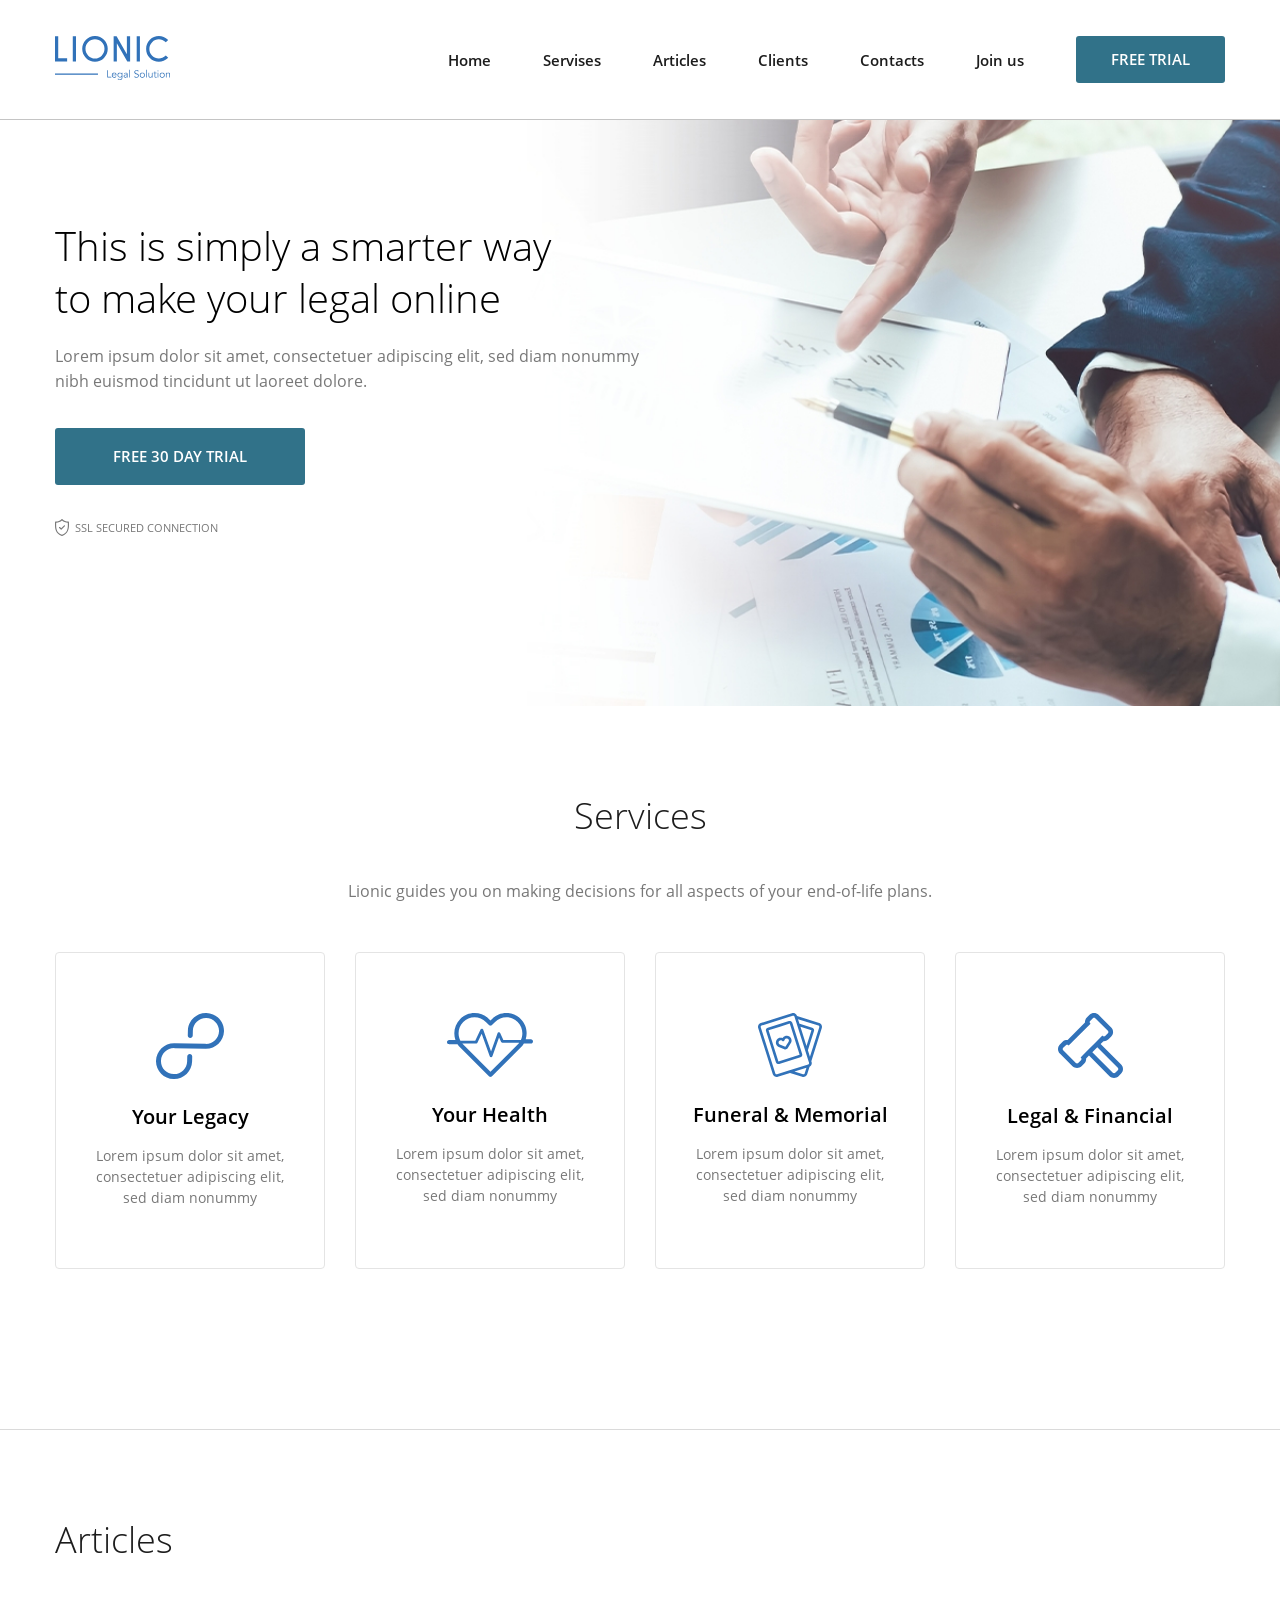
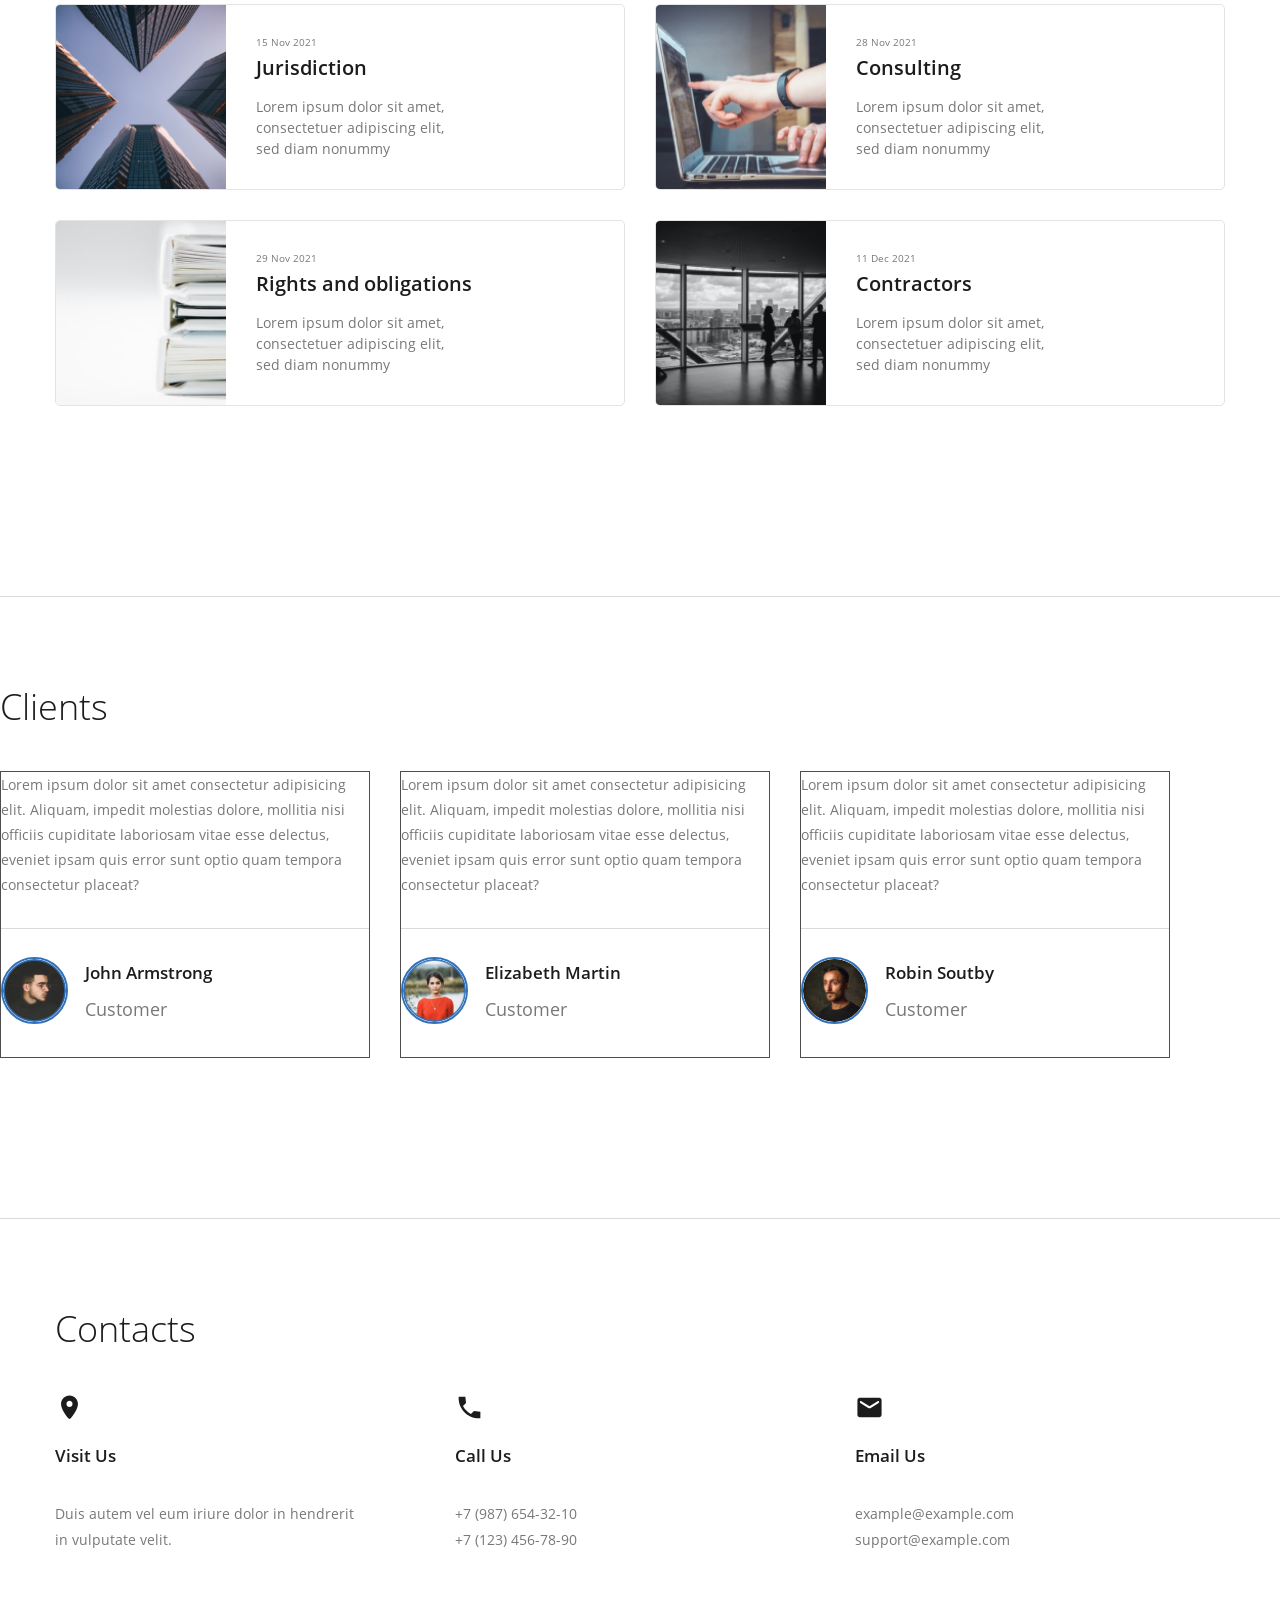
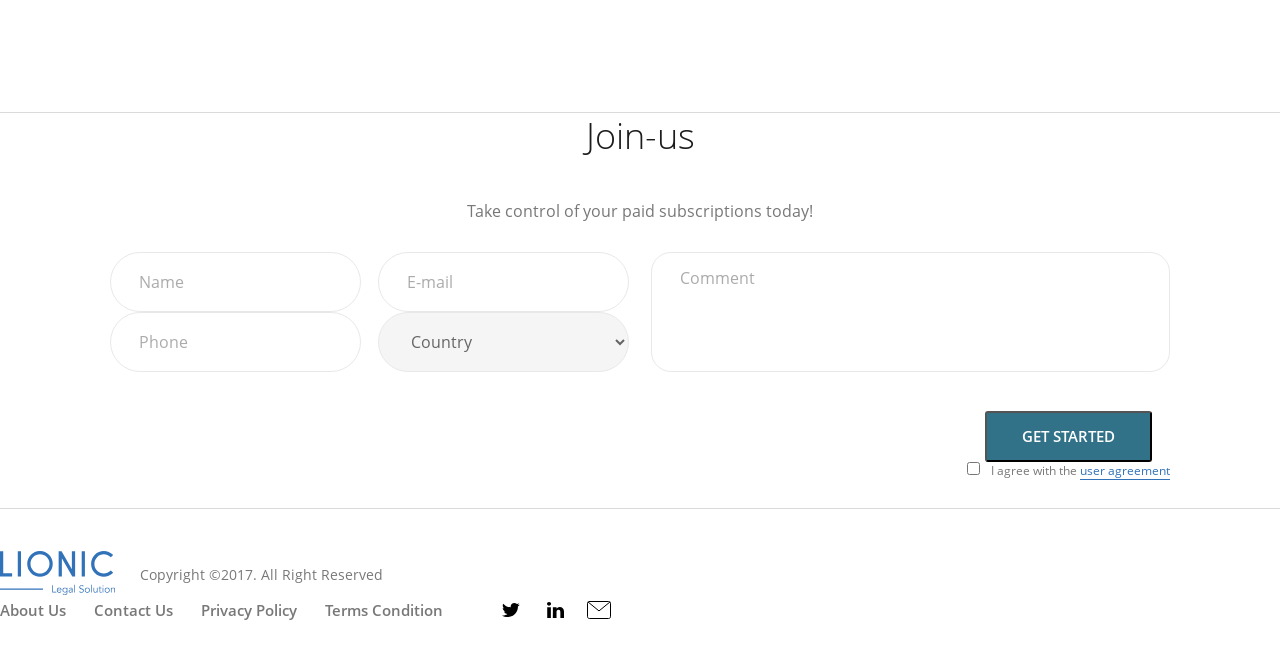
==== Lionic/index.html @ 3854e76a "Add files via upload" ====
<!DOCTYPE html>
<html lang="en">

<head>
  <meta charset="UTF-8">
  <meta http-equiv="X-UA-Compatible" content="IE=edge">
  <meta name="viewport" content="width=device-width, initial-scale=1.0">
  <link rel="stylesheet" href="css/normalize.css">
  <link rel="stylesheet" href="css/style.css">
  <title>Lionic</title>
</head>

<body>
  <header class="header">
    <div class="container flex header-container">
      <a href="#" class="header-logo">
        <img src="img/logo.svg" class="header-logo" alt="Logo">
      </a>
      <nav class="header-nav">
        <ul class="list-reset header-list flex">
          <li class="header-list-item">
            <a href="#" class="header-link">
              Home
            </a>
          </li>
          <li class="header-list-item">
            <a href="#servises" class="header-link">
              Servises
            </a>
          </li>
          <li class="header-list-item">
            <a href="#articles" class="header-link">
              Articles
            </a>
          </li>
          <li class="header-list-item">
            <a href="#clients" class="header-link">
              Clients
            </a>
          </li>
          <li class="header-list-item">
            <a href="#contacts" class="header-link">
              Contacts
            </a>
          </li>
          <li class="header-list-item">
            <a href="#join-us" class="header-link">
              Join us
            </a>
          </li>
        </ul>
      </nav>
      <button class="btn-reset btn header-btn">
        Free trial
      </button>
    </div>
  </header>

  <main class="main">
    <section id="hero" class="hero">
      <div class="container">
        <div class="hero-content flex">
          <h1 class="hero-title">
            This is&nbsp;simply a&nbsp;smarter way to&nbsp;make your legal online
          </h1>
          <p class="hero-descr">
            Lorem ipsum dolor sit amet, consectetuer adipiscing elit, sed diam nonummy nibh euismod tincidunt
            ut&nbsp;laoreet dolore.
          </p>
          <div class="hero-wrapper">
            <button class="btn-reset btn hero-btn">
              FREE 30&nbsp;DAY TRIAL
            </button>
            <span class="hero-secure">
              SSL secured connection
            </span>
          </div>
        </div>
      </div>
    </section>
    <section id="services" class="services section-offset">
      <div class="container">
        <h2 class="section-title services-title">
          Services
        </h2>
        <p class="section-descr services-descr">
          Lionic guides you on&nbsp;making decisions for all aspects of&nbsp;your end-of-life plans.
        </p>
        <ul class="list-reset services-items flex">
          <li class="services-item flex">
            <svg class="services-item-icon" width="68" height="66" viewBox="0 0 68 66" fill="none"
              xmlns="http://www.w3.org/2000/svg">
              <path
                d="M50.393 0.00398661C40.438 -0.212013 32.146 7.63799 31.9 17.512L31.776 22.483C31.742 23.839 32.833 24.973 34.2 25.003C35.567 25.032 36.713 23.947 36.746 22.591L36.871 17.62C37.049 10.471 43.062 4.77799 50.271 4.93399C57.478 5.09099 63.201 11.038 63.023 18.187C62.844 25.335 56.831 31.029 49.623 30.872L18.5 30.197C8.54499 29.981 0.252987 37.831 0.00698678 47.705C-0.240013 57.579 7.65099 65.78 17.607 65.995C27.562 66.211 35.854 58.362 36.1 48.488L36.223 43.572C36.257 42.215 35.166 41.082 33.799 41.052C32.432 41.022 31.286 42.108 31.252 43.464L31.129 48.38C30.951 55.529 24.938 61.222 17.729 61.066C10.522 60.909 4.79899 54.962 4.97699 47.813C5.15599 40.664 11.169 34.971 18.377 35.127L49.5 35.802C59.456 36.018 67.747 28.169 67.994 18.295C68.24 8.41999 60.349 0.219987 50.394 0.00498661L50.393 0.00398661Z"
                fill="#3172B9" />
            </svg>
            <h3 class="services-item-title">
              Your Legacy
            </h3>
            <p class="services-item-descr">
              Lorem ipsum dolor sit amet, consectetuer adipiscing elit, sed diam nonummy
            </p>
          </li>
          <li class="services-item flex">
            <svg class="services-item-icon" width="86" height="64" viewBox="0 0 86 64" fill="none"
              xmlns="http://www.w3.org/2000/svg">
              <path
                d="M79.622 20.272C79.622 22.336 79.316 24.352 78.726 26.27H83.868C85.045 26.27 86 27.227 86 28.406C86 29.586 85.045 30.541 83.868 30.541H77.47C77.268 30.541 77.073 30.513 76.888 30.461C76.0053 31.9743 74.9311 33.3675 73.692 34.606L44.972 63.374C44.7741 63.5725 44.539 63.73 44.2802 63.8375C44.0213 63.9449 43.7438 64.0002 43.4635 64.0002C43.1832 64.0002 42.9057 63.9449 42.6468 63.8375C42.388 63.73 42.1529 63.5725 41.955 63.374L13.233 34.606C12.1963 33.5688 11.2752 32.422 10.486 31.186C10.315 31.23 10.136 31.254 9.95 31.254H2.132C1.85176 31.2537 1.57431 31.1983 1.31551 31.0908C1.0567 30.9833 0.821595 30.8259 0.623621 30.6276C0.425646 30.4292 0.268677 30.1938 0.161676 29.9348C0.0546755 29.6758 -0.000261829 29.3983 9.38171e-07 29.118C9.38171e-07 27.938 0.955001 26.982 2.132 26.982H8.447C5.965 19.861 7.56 11.618 13.233 5.93801C15.1066 4.05015 17.3363 2.55313 19.793 1.5338C22.2497 0.514473 24.8843 -0.00687342 27.544 1.15198e-05C32.95 1.15198e-05 38.034 2.10901 41.856 5.93801L43.463 7.54701L45.07 5.93701C46.9438 4.04921 49.1737 2.55231 51.6306 1.53315C54.0874 0.513987 56.7222 -0.0071368 59.382 1.15198e-05C62.0417 -0.00681806 64.6763 0.514553 67.133 1.53388C69.5896 2.55321 71.8194 4.0502 73.693 5.93801C75.5791 7.8172 77.0741 10.0515 78.0918 12.5117C79.1094 14.972 79.6295 17.6096 79.622 20.272ZM70.678 8.95701C69.1987 7.46697 67.4383 6.28548 65.4989 5.48108C63.5595 4.67667 61.4796 4.26536 59.38 4.27101C57.2807 4.26563 55.2012 4.67706 53.2622 5.48146C51.3231 6.28586 49.563 7.46721 48.084 8.95701L44.969 12.077C44.7713 12.2754 44.5364 12.4329 44.2777 12.5403C44.019 12.6478 43.7416 12.7031 43.4615 12.7031C43.1814 12.7031 42.904 12.6478 42.6453 12.5403C42.3866 12.4329 42.1517 12.2754 41.954 12.077L38.84 8.95701C37.3608 7.46718 35.6005 6.28582 33.6613 5.48142C31.7221 4.67703 29.6424 4.26561 27.543 4.27101C25.4437 4.26546 23.3642 4.67682 21.4251 5.48123C19.486 6.28564 17.7259 7.46708 16.247 8.95701C11.173 14.04 10.232 21.718 13.425 27.763H28.236L33.538 16.479C33.783 15.959 34.277 15.634 34.891 15.663C35.1717 15.6764 35.4421 15.7726 35.6681 15.9396C35.8942 16.1065 36.0657 16.3367 36.161 16.601L44.051 38.487L50.542 20.168C50.6364 19.9007 50.8086 19.6678 51.0365 19.4992C51.2643 19.3306 51.5374 19.2341 51.8206 19.2221C52.1038 19.21 52.3842 19.283 52.6255 19.4316C52.8669 19.5802 53.0583 19.7977 53.175 20.056L56.351 27.051H73.852C76.612 21.125 75.554 13.842 70.677 8.95701H70.678ZM16.248 31.586L43.463 58.844L70.678 31.586C71.2253 31.038 71.7323 30.4512 72.195 29.83H55.736C55.179 29.83 54.373 29.573 54.143 29.064L52.046 24.444L45.404 43.189C45.204 43.755 44.67 44.135 44.069 44.136H44.066C43.466 44.136 42.933 43.76 42.729 43.196L34.653 20.798L30.426 29.794C30.192 30.292 29.99 30.541 29.439 30.541H15.293C15.593 30.901 15.912 31.249 16.248 31.586Z"
                fill="#3172B9" />
            </svg>
            <h3 class="services-item-title">
              Your Health
            </h3>
            <p class="services-item-descr">
              Lorem ipsum dolor sit amet, consectetuer adipiscing elit, sed diam nonummy
            </p>
          </li>
          <li class="services-item flex">
            <svg class="services-item-icon" width="64" height="64" viewBox="0 0 64 64" fill="none"
              xmlns="http://www.w3.org/2000/svg">
              <path
                d="M63.8101 15.073L53.3321 48.146L53.5791 48.926C53.7393 49.4264 53.7986 49.9537 53.7536 50.4772C53.7086 51.0008 53.5603 51.5102 53.3171 51.976C52.9241 52.732 52.3171 53.329 51.5701 53.704L51.5611 53.737L49.1941 61.207C48.8722 62.2171 48.1632 63.0585 47.2223 63.5469C46.2815 64.0354 45.1853 64.131 44.1741 63.813L32.0001 59.957L19.8261 63.813C18.8148 64.131 17.7187 64.0354 16.7778 63.5469C15.8369 63.0585 15.1279 62.2171 14.8061 61.207L0.188058 15.074C0.0280711 14.5735 -0.0310613 14.0462 0.0140824 13.5227C0.0592262 12.9991 0.20775 12.4897 0.451058 12.024C0.69167 11.5566 1.02267 11.1416 1.42487 10.8031C1.82706 10.4646 2.29245 10.2093 2.79406 10.052L33.9431 0.187C34.9542 -0.131631 36.0504 -0.0363451 36.9915 0.451969C37.9325 0.940283 38.6415 1.78178 38.9631 2.792L39.0401 3.034C39.0491 3.036 39.0581 3.037 39.0661 3.04L61.2061 10.053C61.7073 10.2103 62.1723 10.4654 62.5743 10.8035C62.9763 11.1417 63.3073 11.5561 63.5481 12.023C64.0401 12.973 64.1331 14.055 63.8101 15.073ZM48.4441 54.75L36.4161 58.559L44.9781 61.271C45.3153 61.3777 45.6811 61.3463 45.9951 61.1835C46.3092 61.0208 46.5458 60.7401 46.6531 60.403L48.4441 54.75ZM51.0371 49.732L36.4211 3.598C36.3142 3.26106 36.078 2.98029 35.7644 2.81736C35.4507 2.65442 35.0852 2.62264 34.7481 2.729L3.60006 12.595C3.26006 12.702 2.98306 12.935 2.81906 13.252C2.73787 13.4073 2.68829 13.5771 2.67319 13.7517C2.65808 13.9263 2.67775 14.1021 2.73106 14.269L17.3471 60.402C17.5691 61.103 18.3201 61.492 19.0211 61.271L31.5611 57.299C31.5891 57.289 31.6171 57.279 31.6461 57.272L50.1691 51.405C50.5091 51.298 50.7861 51.065 50.9491 50.748C51.1141 50.432 51.1451 50.071 51.0371 49.731V49.732ZM48.4971 32.885L53.4461 17.265L42.4451 13.781L48.4971 32.885ZM61.1801 13.25C61.0998 13.0945 60.9896 12.9565 60.8557 12.8439C60.7218 12.7313 60.567 12.6464 60.4001 12.594L40.0231 6.14L41.4691 10.701C41.5571 10.711 41.6451 10.729 41.7321 10.757L54.2501 14.722C54.5841 14.8269 54.894 14.9969 55.1619 15.2223C55.4299 15.4477 55.6505 15.7239 55.8111 16.035C55.9734 16.3456 56.0726 16.6852 56.1028 17.0344C56.133 17.3835 56.0937 17.7352 55.9871 18.069L49.8951 37.297L51.9331 43.731L61.2681 14.267C61.3751 13.927 61.3441 13.567 61.1801 13.25ZM30.9401 23.336C31.5152 23.6323 32.0259 24.0398 32.4425 24.5349C32.8591 25.0299 33.1733 25.6027 33.3671 26.22C33.5725 26.8654 33.633 27.5483 33.5443 28.2198C33.4557 28.8913 33.22 29.535 32.8541 30.105L29.6411 35.126C29.3916 35.5142 29.0489 35.8336 28.6441 36.0552C28.2393 36.2767 27.7855 36.3932 27.3241 36.394C26.9701 36.394 26.6161 36.326 26.2841 36.19L20.7651 33.936C20.1378 33.6806 19.5745 33.29 19.1154 32.792C18.6563 32.2941 18.3127 31.701 18.1091 31.055C17.9119 30.4388 17.8389 29.7897 17.8943 29.1451C17.9498 28.5006 18.1326 27.8734 18.4321 27.3C18.7284 26.7249 19.1359 26.2142 19.631 25.7976C20.126 25.3811 20.6988 25.0668 21.3161 24.873C22.3839 24.5378 23.5338 24.5745 24.5781 24.977C25.1998 24.0462 26.1189 23.3539 27.1851 23.013C27.8013 22.8161 28.4504 22.7433 29.0949 22.7987C29.7394 22.8541 30.3665 23.0368 30.9401 23.336ZM30.8251 27.025C30.7361 26.742 30.5919 26.4795 30.4009 26.2526C30.2098 26.0257 29.9757 25.8389 29.7121 25.703C29.4491 25.5656 29.1615 25.4818 28.8659 25.4564C28.5703 25.431 28.2726 25.4645 27.9901 25.555C27.6178 25.6716 27.2823 25.8833 27.0168 26.1692C26.7513 26.455 26.565 26.8051 26.4761 27.185C26.4221 27.4083 26.3114 27.6139 26.1547 27.7819C25.998 27.9499 25.8006 28.0747 25.5816 28.1441C25.3626 28.2135 25.1294 28.2251 24.9045 28.178C24.6797 28.1309 24.4708 28.0265 24.2981 27.875C24.0064 27.6158 23.6523 27.4371 23.2705 27.3565C22.8888 27.2758 22.4926 27.296 22.1211 27.415C21.838 27.5042 21.5755 27.6487 21.3488 27.8401C21.122 28.0315 20.9355 28.266 20.8001 28.53C20.6627 28.793 20.5789 29.0806 20.5535 29.3762C20.5281 29.6718 20.5616 29.9694 20.6521 30.252C20.8271 30.805 21.2371 31.249 21.7751 31.469L27.2931 33.723C27.3114 33.731 27.3322 33.7317 27.3511 33.725C27.3696 33.7194 27.3856 33.7074 27.3961 33.691L30.6091 28.669C30.9231 28.179 31.0021 27.581 30.8261 27.027L30.8251 27.025ZM44.1721 40.932C44.2788 41.2656 44.3183 41.6171 44.2882 41.966C44.2582 42.315 44.1592 42.6545 43.9971 42.965C43.8365 43.2764 43.6158 43.5529 43.3477 43.7785C43.0796 44.004 42.7694 44.1742 42.4351 44.279L21.2401 50.994C20.5659 51.2062 19.835 51.1426 19.2077 50.817C18.5803 50.4914 18.1076 49.9305 17.8931 49.257L8.01306 18.07C7.90624 17.7362 7.8667 17.3846 7.89674 17.0355C7.92678 16.6863 8.0258 16.3466 8.18806 16.036C8.34862 15.7249 8.56923 15.4487 8.83717 15.2233C9.1051 14.9979 9.41503 14.8279 9.74906 14.723L30.9451 8.009C31.6194 7.79619 32.3506 7.85955 32.9782 8.18519C33.6059 8.51083 34.0788 9.07215 34.2931 9.746L44.1721 40.932ZM41.6301 41.737L31.7501 10.551L21.9781 13.645L10.5531 17.264L20.4331 48.45L41.6301 41.737Z"
                fill="#3172B9" />
            </svg>
            <h3 class="services-item-title">
              Funeral &amp;&nbsp;Memorial
            </h3>
            <p class="services-item-descr">
              Lorem ipsum dolor sit amet, consectetuer adipiscing elit, sed diam nonummy
            </p>
          </li>
          <li class="services-item flex">
            <svg class="services-item-icon" width="65" height="65" viewBox="0 0 65 65" fill="none"
              xmlns="http://www.w3.org/2000/svg">
              <path
                d="M63.131 51.506C64.3269 52.7045 64.9985 54.3285 64.9985 56.0215C64.9985 57.7146 64.3269 59.3385 63.131 60.537L60.54 63.13C59.9482 63.7249 59.2442 64.1965 58.4689 64.5175C57.6935 64.8385 56.8622 65.0025 56.023 65C55.184 65.0024 54.3529 64.8384 53.5777 64.5174C52.8025 64.1964 52.0987 63.7249 51.507 63.13L30.988 42.613L28.126 45.475C28.2028 46.397 28.077 47.3246 27.7574 48.1928C27.4378 49.061 26.9322 49.8488 26.276 50.501L23.55 53.227C22.9583 53.8218 22.2545 54.2934 21.4793 54.6143C20.7042 54.9353 19.873 55.0994 19.034 55.097C18.1952 55.0993 17.3642 54.9352 16.5892 54.6142C15.8142 54.2932 15.1106 53.8217 14.519 53.227L1.86503 40.575C0.66925 39.3767 -0.00231934 37.7529 -0.00231934 36.06C-0.00231934 34.3671 0.66925 32.7434 1.86503 31.545L4.59103 28.819C5.24326 28.1629 6.03107 27.6573 6.89928 27.3377C7.76748 27.0182 8.69507 26.8923 9.61703 26.969L26.97 9.61902C26.8953 8.69769 27.0219 7.77112 27.341 6.90358C27.6601 6.03605 28.1641 5.24832 28.818 4.59502L31.543 1.87002C32.1347 1.27539 32.8383 0.803958 33.6133 0.48298C34.3883 0.162003 35.2192 -0.00214761 36.058 2.1214e-05C37.764 2.1214e-05 39.368 0.664021 40.574 1.87002L53.227 14.522C54.4226 15.7205 55.094 17.3442 55.094 19.037C55.094 20.7298 54.4226 22.3536 53.227 23.552L50.502 26.278C49.8497 26.9342 49.0617 27.4398 48.1933 27.7594C47.3249 28.079 46.3972 28.2048 45.475 28.128L42.613 30.99L63.131 51.506ZM31.164 35.784L35.783 31.165L39.243 27.705L44.398 22.551L44.798 22.951C45.126 23.279 45.556 23.443 45.986 23.443C46.416 23.443 46.846 23.279 47.175 22.951L49.9 20.226C50.0561 20.07 50.1798 19.8848 50.2643 19.681C50.3487 19.4771 50.3922 19.2587 50.3922 19.038C50.3922 18.8174 50.3487 18.5989 50.2643 18.3951C50.1798 18.1912 50.0561 18.006 49.9 17.85L37.246 5.19702C37.0901 5.04084 36.905 4.91699 36.7011 4.83256C36.4972 4.74813 36.2787 4.70479 36.058 4.70502C35.628 4.70502 35.198 4.86902 34.87 5.19702L32.144 7.92202C31.9879 8.07804 31.864 8.26332 31.7794 8.46725C31.6949 8.67118 31.6514 8.88977 31.6514 9.11052C31.6514 9.33128 31.6949 9.54987 31.7794 9.7538C31.864 9.95773 31.9879 10.143 32.144 10.299L32.544 10.699L10.694 32.546L10.294 32.146C10.1381 31.9898 9.95296 31.866 9.74909 31.7816C9.54523 31.6971 9.32669 31.6538 9.10603 31.654C8.67603 31.654 8.24603 31.818 7.91803 32.146L5.19303 34.87C5.03701 35.026 4.91325 35.2112 4.82881 35.4151C4.74437 35.6189 4.70091 35.8374 4.70091 36.058C4.70091 36.2787 4.74437 36.4971 4.82881 36.701C4.91325 36.9048 5.03701 37.09 5.19303 37.246L17.846 49.9C18.174 50.228 18.604 50.392 19.034 50.392C19.464 50.392 19.894 50.228 20.223 49.9L22.948 47.175C23.1042 47.019 23.2281 46.8337 23.3126 46.6298C23.3971 46.4259 23.4407 46.2073 23.4407 45.9865C23.4407 45.7658 23.3971 45.5472 23.3126 45.3433C23.2281 45.1393 23.1042 44.954 22.948 44.798L22.548 44.398L27.703 39.244L31.164 35.784ZM59.804 54.834L39.285 34.317L34.315 39.287L54.835 59.803C55.162 60.131 55.593 60.295 56.023 60.295C56.453 60.295 56.883 60.131 57.211 59.803L59.804 57.21C59.9601 57.054 60.0838 56.8688 60.1683 56.665C60.2527 56.4611 60.2962 56.2427 60.2962 56.022C60.2962 55.8014 60.2527 55.5829 60.1683 55.3791C60.0838 55.1752 59.9601 54.99 59.804 54.834Z"
                fill="#3172B9" />
            </svg>
            <h3 class="services-item-title">
              Legal &amp;&nbsp;Financial
            </h3>
            <p class="services-item-descr">
              Lorem ipsum dolor sit amet, consectetuer adipiscing elit, sed diam nonummy
            </p>
          </li>
        </ul>
      </div>
    </section>
    <section id="articles" class="articles section-offset">
      <div class="container">
        <h2 class="section-title articles-title">
          Articles
        </h2>
        <ul class="list-reset articles-list flex">
          <li class="articles-item">
            <article class="blog-preview flex">
              <a href="#" class="blog-preview-link flex">
                <img src="img/blog-1.jpg" alt="blog photo 1" class="blog-preview-image">
                <div class="blog-preview-text">
                  <time class="blog-preview-time" datetime="2021-12-08 18:34">
                    15 Nov 2021
                  </time>
                  <h3 class="blog-preview-title">
                    Jurisdiction
                  </h3>
                  <p class="blog-preview-descr">
                    Lorem ipsum dolor sit amet, consectetuer adipiscing elit, sed diam nonummy
                  </p>
                </div>
              </a>
            </article>
          </li>
          <li class="articles-item">
            <article class="blog-preview flex">
              <a href="#" class="blog-preview-link flex">
                <img src="img/blog-2.jpg" alt="blog photo 2" class="blog-preview-image">
                <div class="blog-preview-text">
                  <time class="blog-preview-time" datetime="2021-12-08 18:34">
                    28 Nov 2021
                  </time>
                  <h3 class="blog-preview-title">
                    Consulting
                  </h3>
                  <p class="blog-preview-descr">
                    Lorem ipsum dolor sit amet, consectetuer adipiscing elit, sed diam nonummy
                  </p>
                </div>
              </a>
            </article>
          </li>
          <li class="articles-item">
            <article class="blog-preview flex">
              <a href="#" class="blog-preview-link flex">
                <img src="img/blog-3.jpg" alt="blog photo 3" class="blog-preview-image">
                <div class="blog-preview-text">
                  <time class="blog-preview-time" datetime="2021-12-08 18:34">
                    29 Nov 2021
                  </time>
                  <h3 class="blog-preview-title">
                    Rights and obligations
                  </h3>
                  <p class="blog-preview-descr">
                    Lorem ipsum dolor sit amet, consectetuer adipiscing elit, sed diam nonummy
                  </p>
                </div>
              </a>
            </article>
          </li>
          <li class="articles-item">
            <article class="blog-preview flex">
              <a href="#" class="blog-preview-link flex">
                <img src="img/blog-4.jpg" alt="blog photo 4" class="blog-preview-image">
                <div class="blog-preview-text">
                  <time class="blog-preview-time" datetime="2021-12-08 18:34">
                    11 Dec 2021
                  </time>
                  <h3 class="blog-preview-title">
                    Contractors
                  </h3>
                  <p class="blog-preview-descr">
                    Lorem ipsum dolor sit amet, consectetuer adipiscing elit, sed diam nonummy
                  </p>
                </div>
              </a>
            </article>
          </li>
        </ul>
      </div>
    </section>
    <section id="clients" class="clients section-offset">
      <h2 class="section-title clients-title">
        Clients
      </h2>
      <ul class="list-reset clients-list flex">
        <li class="clients-item flex">
          <p class="clients-item-descr">
            Lorem ipsum dolor sit amet consectetur adipisicing elit. Aliquam, impedit molestias dolore, mollitia nisi
            officiis cupiditate laboriosam vitae esse delectus, eveniet ipsam quis error sunt optio quam tempora
            consectetur placeat?
          </p>
          <div class="clients-user flex">
            <div class="clients-avatar">
              <img src="img/client-1.jpg" alt="John Armstrong">
            </div>
            <div class="clients-text">
              <div class="clients-name">
                John Armstrong
              </div>
              <span class="clients-post">
                Customer
              </span>
            </div>
          </div>
        </li>
        <li class="clients-item flex">
          <p class="clients-item-descr">
            Lorem ipsum dolor sit amet consectetur adipisicing elit. Aliquam, impedit molestias dolore, mollitia nisi
            officiis cupiditate laboriosam vitae esse delectus, eveniet ipsam quis error sunt optio quam tempora
            consectetur placeat?
          </p>
          <div class="clients-user flex">
            <div class="clients-avatar">
              <img src="img/client-2.jpg" alt="Elizabeth Martin">
            </div>
            <div class="clients-text">
              <div class="clients-name">
                Elizabeth Martin
              </div>
              <span class="clients-post">
                Customer
              </span>
            </div>
          </div>
        </li>
        <li class="clients-item flex">
          <p class="clients-item-descr">
            Lorem ipsum dolor sit amet consectetur adipisicing elit. Aliquam, impedit molestias dolore, mollitia nisi
            officiis cupiditate laboriosam vitae esse delectus, eveniet ipsam quis error sunt optio quam tempora
            consectetur placeat?
          </p>
          <div class="clients-user flex">
            <div class="clients-avatar">
              <img src="img/client-3.jpg" alt="Robin Soutby">
            </div>
            <div class="clients-text">
              <div class="clients-name">
                Robin Soutby
              </div>
              <span class="clients-post">
                Customer
              </span>
            </div>
          </div>
        </li>
      </ul>
    </section>
    <section id="contacts" class="contacts section-offset">
      <div class="container">
        <h2 class="section-title contacts-title">
          Contacts
        </h2>
        <address class="contacts-address">
          <ul class="list-reset contacts-list flex">
            <li class="contacts-item flex contacts-item-address">
              <strong class="contacts-item-caption">
                Visit Us
              </strong>
              <p class="contacts-item-text">
                Duis autem vel eum iriure dolor in&nbsp;hendrerit in&nbsp;vulputate velit.
              </p>
            </li>
            <li class="contacts-item flex contacts-item-call">
              <strong class="contacts-item-caption">
                Call Us
              </strong>
              <a href="tel:+79876543210" class="contacts-item-link">
                +7 (987) 654-32-10
              </a>
              <a href="tel:+71234567890" class="contacts-item-link">
                +7 (123) 456-78-90
              </a>
            </li>
            <li class="contacts-item flex contacts-item-email">
              <strong class="contacts-item-caption">
                Email Us
              </strong>
              <a href="mailto:example@example.com" class="contacts-item-link">
                example@example.com
              </a>
              <a href="mailto:support@example.com" class="contacts-item-link">
                support@example.com
              </a>
            </li>
          </ul>
        </address>
      </div>
    </section>
    <section id="join-us" class="join-us">
      <div class="container">
        <h2 class="section-title join-us-title">Join-us</h2>
        <p class="section-descr join-us-descr">Take control of&nbsp;your paid subscriptions today!</p>
        <form class="form" action="https://jsonplaceholder.typicode.com/posts" method="post">
          <div class="form-top flex">
            <div class="form-left flex">
              <input class="form-input" type="text" name="name" placeholder="Name" required>
              <input class="form-input" type="email" name="email" placeholder="E-mail" required>
              <input class="form-input" type="tel" name="phone" placeholder="Phone" required>
              <select class="form-select" name="Country">
                <option value="Country" disabled selected>Country</option>
                <option value="United Kingdom">United Kingdom</option>
                <option value="United States">United States</option>
                <option value="France">France</option>
                <option value="Germany">Germany</option>
                <option value="Spain">Spain</option>
                <option value="Estonia">Estonia</option>
              </select>
            </div>
            <div class="form-right">
              <textarea class="form-textarea" name="comment" placeholder="Comment"></textarea>
            </div>
          </div>
          <div class="form-bottom btn-reset form-btn flex">
            <div class="form-wrapper flex">
              <button class="btn">Get Started</button>
              <label class="form-check">
                <input type="checkbox" required>
                I&nbsp;agree with the <a href="#">user agreement</a>
              </label>
            </div>
          </div>
        </form>
      </div>
    </section>
  </main>

  <footer class="footer">
    <div class="container_footer_footer-container">
      <div class="footer-left flex">
        <a href="#" class="footer-logo">
          <img src="img/logo.svg" alt="Logo">
        </a>
        <small class="footer-copy">
          Copyright ©2017. All Right Reserved
        </small>
      </div>
      <div class="footer-right flex">
        <nav class="footer-nav">
          <ul class="list-reset footer-list flex">
            <li class="footer-item">
              <a href="#" target="_blank" class="footer-link">About Us</a>
            </li>
            <li class="footer-item">
              <a href="#" target="_blank" class="footer-link">Contact Us</a>
            </li>
            <li class="footer-item">
              <a href="#" target="_blank" class="footer-link">Privacy Policy</a>
            </li>
            <li class="footer-item">
              <a href="#" target="_blank" class="footer-link">Terms Condition</a>
            </li>
          </ul>
        </nav>
        <ul class="list-reset social flex">
          <li class="social-item">
            <a href="#" class="social-link social-link-tw">
              <svg width="18" height="14" viewBox="0 0 18 14" fill="none" xmlns="http://www.w3.org/2000/svg">
                <path d="M17.719 1.65632C17.0672 1.93749 16.3672 2.12756 15.6312 2.213C16.3824 1.77569 16.9578 1.08271 17.2295 0.257952C16.516 0.66998 15.7351 0.960048 14.9207 1.11556C14.258 0.428779 13.313 0 12.2675 0C10.2607 0 8.63311 1.58169 8.63311 3.53391C8.63311 3.81052 8.66516 4.08038 8.72676 4.33947C5.70575 4.19186 3.02744 2.78497 1.2347 0.647183C0.921659 1.16929 0.742478 1.77633 0.742478 2.42402C0.742478 3.64991 1.38427 4.73153 2.35946 5.36512C1.78217 5.34773 1.21754 5.19623 0.712779 4.9233V4.96795C0.712779 6.68033 1.96554 8.10817 3.6285 8.4329C3.32302 8.51427 3.00243 8.55679 2.67076 8.55679C2.43627 8.55679 2.20876 8.53521 1.98651 8.49457C2.44908 9.89809 3.7915 10.9197 5.38164 10.9486C4.13761 11.8967 2.57008 12.4619 0.867562 12.4619C0.574324 12.4619 0.284511 12.4449 0 12.4115C1.60887 13.4145 3.51914 14 5.57194 14C12.2576 14 15.914 8.61508 15.914 3.94522C15.914 3.79191 15.9105 3.63974 15.9029 3.48812C16.6153 2.98716 17.2303 2.36688 17.719 1.65632Z"/>
                </svg>
            </a>
          </li>
          <li class="social-item">
            <a href="#" class="social-link social-link-linkedin">
              <svg width="17" height="16" viewBox="0 0 17 16" fill="none" xmlns="http://www.w3.org/2000/svg">
                <path d="M3.85973 15.999V5.20386H0.215035V15.999H3.85973ZM2.03785 3.72907C3.30882 3.72907 4.09994 2.90013 4.09994 1.86422C4.07626 0.804959 3.30887 -0.000976562 2.06197 -0.000976562C0.815269 -0.000976562 0 0.804975 0 1.86422C0 2.90018 0.790923 3.72907 2.01406 3.72907H2.03774H2.03785ZM5.87706 15.999H9.52175V9.97048C9.52175 9.64784 9.54543 9.32554 9.64168 9.0949C9.90516 8.45027 10.5049 7.78262 11.5117 7.78262C12.8305 7.78262 13.3582 8.77258 13.3582 10.2238V15.999H17.0026V9.8091C17.0026 6.49325 15.2045 4.95042 12.8065 4.95042C10.8404 4.95042 9.9771 6.03237 9.49751 6.76928H9.52184V5.20363H5.87714C5.92497 6.21659 5.87714 15.9988 5.87714 15.9988L5.87706 15.999Z" />
                </svg>
            </a>
          </li>
          <li class="social-item">
            <a href="#" class="social-link social-link-mail">
              <svg width="24" height="18" viewBox="0 0 24 18" fill="none" xmlns="http://www.w3.org/2000/svg">
                <path d="M2.4 0.5H21.6C22.6747 0.5 23.5 1.31855 23.5 2.25V15.75C23.5 16.6814 22.6747 17.5 21.6 17.5H2.4C1.32525 17.5 0.5 16.6814 0.5 15.75V2.25C0.5 1.31855 1.32525 0.5 2.4 0.5Z" stroke="black" stroke-linecap="round" stroke-linejoin="round"/>
                <path d="M22.8478 1.0625L12 9.93794L1.15222 1.0625" stroke-linecap="round" stroke-linejoin="round"/>
                </svg>
            </a>
          </li>
        </ul>
      </div>
    </div>
  </footer>
</body>

</html>
---- Lionic/css/style.css ----
html {
  box-sizing: border-box;
}

*,
*::before,
*::after {
  box-sizing: inherit;
}

a {
  color: inherit;
  text-decoration: none;
}

a:focus {
  outline: 3px solid rgba (0, 0, 100, .3);
}

img {
  max-width: 100%;
}

@font-face {
  font-family: 'OpenSans';
  src: local('OpenSans-Regular'),
    url('../fonts/OpenSans-Regular.woff2'),
    url('../fonts/OpenSans-Regular.woff');
  font-weight: 400;
  font-style: normal;
  font-display: swap;
}

@font-face {
  font-family: 'OpenSans';
  src: local('OpenSans-Light'),
    url('../fonts/OpenSans-Light.woff2'),
    url('../fonts/OpenSans-Light.woff');
  font-weight: 300;
  font-style: normal;
  font-display: swap;
}

@font-face {
  font-family: 'OpenSans';
  src: local('OpenSans-SemiBold'),
    url('../fonts/OpenSans-SemiBold.woff2'),
    url('../fonts/OpenSans-SemiBold.woff');
  font-weight: 600;
  font-style: normal;
  font-display: swap;
}

body {
  font-family: "OpenSans", sans-serif;
  font-weight: 400;
}

/* global */

.list-reset {
  margin: 0;
  padding: 0;
  list-style: none;
}

.btn-reset {
  padding: 0;
  border: none;
  background-color: transparent;
  cursor: pointer;
}

.flex {
  display: flex;
}

.container {
  max-width: 1200px;
  padding: 0 15px;
  margin: 0 auto;
}

.section-title {
  margin: 0;
  margin-bottom: 40px;
  font-weight: 300;
  font-size: 36px;
  line-height: 130%;
  color: #1c1c1c;

}

.section-descr {
  margin: 0;
  margin-bottom: 50px;
  font-size: 16px;
  line-height: 22px;
  color: #787878;
}

.section-offset {
  padding-top: 87px;
  padding-bottom: 160px;
}

.btn {
  position: relative;
  font-weight: 600;
  font-size: 15px;
  text-transform: uppercase;
  padding: 15px 35px;
  background: #317289;
  color: #fff;
  outline: none;
  border-radius: 3px;
  transition-property: filter;
  transition-duration: 0.2s;
  transition-timing-function: linear;
}
.btn:focus::after {
  content: "";
  position: absolute;
  top: -3px;
  right: -3px;
  bottom: -3px;
  left: -3px;
  border-radius: inherit;
  border: 1px solid #3172B9;
  outline: none;
  opacity: 0;
}
.btn:focus::after {
  opacity: 1;
}
.btn:hover {
  filter: brightness(135%);
}

.btn:active {
  background-color: red;
  transform: translateY(1px)
}
.btn:active::after {
  opacity: 0;
}

/* header */

header {
  padding: 36px 0;
  border-bottom: 1px solid #c4c4c4;
  background: #fff;
}

.header-link {
  position: relative;
  font-weight: 600;
  color: #1c1c1c;
  font-size: 15px;
  transition: color 1s ease;
}
.header-link:focus {
  outline-offset: 2px;
  outline: 1px solid #71A7E2;
}
.header-link:hover {
  color: #71A7E2;
}
.header-link::after {
  content: "";
  position: absolute;
  left: 0;
  bottom: 0;
  width: 100%;
  height: 2px;
  background-color: #3474BA;
  opacity: 0;
}
.header-link:active {
  color: #3172B9;
  outline: none;
}
.header-link:active::after {
  opacity: 1;
}
.header-container {
  align-items: center;
}
.header-logo {
  margin-right: auto;
}

.header-nav {
  margin-right: 52px;
}

.header-list-item:not(:last-child) {
  margin-right: 52px;
}

/* hero */

.hero {
  padding-top: 100px;
  padding-bottom: 150px;
  background-image: url('../img/hero-bg.jpg');
  background-size: cover;
  background-repeat: no-repeat;
  background-position: center;
}

.hero-content {
  max-width: 50%;
  flex-direction: column;
  align-items: flex-start;
}

.hero-title {
  margin: 0;
  margin-bottom: 20px;
  font-weight: 300;
  font-size: 40px;
  line-height: 130%;
}

.hero-descr {
  margin: 0;
  margin-bottom: 34px;
  font-size: 16px;
  line-height: 155%;
  color: #787878;
}

.hero-wrapper {
  display: flex;
  flex-direction: column;
  align-items: column;
}

.hero-btn {
  margin-bottom: 14px;
  min-width: 250px;
  padding: 20px 0;
}

.hero-secure {
  padding: 20px;
  font-size: 11px;
  line-height: 155%;
  color: #787878;
  text-transform: uppercase;
  background-image: url('../img/secure.svg');
  background-position: left center;
  background-repeat: no-repeat;
  background-size: 14px 17px;
}

/* services */

.services {
  border-bottom: 1px solid #dadada;
}

.services-title {
  text-align: center;
}

.services-descr {
  text-align: center;
}

.services-item {
  flex-direction: column;
  align-items: center;
  padding: 60px 30px;
  width: 270px;
  border: 1px solid #e4e4e4;
  border-radius: 4px;
  transition-property: background-color, color;
  transition-duration: .3s;
  transition-timing-function: ease;
}

.services-item:not(:nth-child(4n)) {
  margin-right: 30px;
}

.services-item:hover {
  cursor: pointer;
  color: #fff;
  background-color: #3172B9;
}

.services-item-icon {
  margin-bottom: 25px;
}

.services-item-icon path {
  transition-property: fill;
  transition-duration: .3s;
  transition-timing-function: ease;
}

.services-item:hover .services-item-icon path {
  fill: #fff;
}

.services-item-title {
  margin: 0;
  margin-bottom: 15px;
  font-weight: 600;
  font-size: 20px;
  line-height: 130%;
}

.services-item-descr {
  margin: 0px;
  text-align: center;
  font-size: 14px;
  line-height: 150%;
  color: #787878;
  transition-property: color;
  transition-duration: .3s;
  transition-timing-function: ease;
}

.services-item:hover .services-item-descr {
  color: #fff;
}

/* articles */

.articles {
  border-bottom: 1px solid #dadada;
}

.articles-list {
  flex-wrap: wrap
}

.articles-item {
  width: 570px;
  margin-bottom: 30px;
}

.blog-preview {
  overflow: hidden;
  border: 1px solid #e4e4e4;
  border-radius: 5px;
}

.articles-item:not(:nth-child(2n)) {
  margin-right: 30px;
}
.blog-preview-link {
  position: relative;
  width: 100%;
}
.blog-preview-link:focus {
  background-color: #71A7E2;
}
.blog-preview-link:focus .blog-preview-title {
  color: #fff;
}
.blog-preview-link:focus .blog-preview-descr {
  color: #fff;
}
.blog-preview-link:focus .blog-preview-time {
  color: #fff;
}
.blog-preview-link:hover {
  background-color: #3172B9;
}
.blog-preview-link:hover .blog-preview-title {
  color: #fff;
}
.blog-preview-link:hover .blog-preview-descr {
  color: #fff;
}
.blog-preview-link:hover .blog-preview-time {
  color: #fff;
}
.blog-preview-link:active {
  background-color: #0E3B6C;
}
.blog-preview-link:active .blog-preview-title {
  color: #fff;
}
.blog-preview-link:active .blog-preview-descr {
  color: #fff;
}
.blog-preview-link:active .blog-preview-time {
  color: #fff;
}
.blog-preview-image {
  object-fit: cover;
}

.blog-preview-text {
  padding: 30px;
}

.blog-preview-time {
  display: block;
  margin-bottom: 5px;
  font-size: 10px;
  line-height: 150%;
  color: #787878;
}

.blog-preview-title {
  margin: 0;
  margin-bottom: 15px;
  font-size: 20px;
  line-height: 130%;
  color: #1c1c1c;
}

.blog-preview-descr {
  margin: 0;
  max-width: 210px;
  font-size: 14px;
  line-height: 150%;
  color: #787878;
}

/* clients */

.clients {
  border-bottom: 1px solid #dadada;
}

.clients-item {
  flex-direction: column;
  width: 370px;
  padding: 50px, 36px;
  padding-bottom: 30px;
  border: 1px solid #4e4e4e;
}

.clients-item:not(:nth-child(3n)) {
  margin-right: 30px;
}

.clients-item-descr {
  margin: 0;
  margin-bottom: 30px;
  font-size: 14px;
  line-height: 180%;
  color: #787878;
}

.clients-user {
  margin-top: auto;
  align-items: center;
  border-top: 1px solid #dadada;
  width: 100%;
  padding-top: 28px;
}

.clients-avatar {
  flex-shrink: 0;
  width: 67px;
  margin-right: 17px;
}

.clients-avatar img {
  width: 100%;
  height: 100%;
  border: 2px solid #3172b9;
  border-radius: 100%;
}

.clients-name {
  margin-bottom: 5px;
  font-size: 17px;
  font-weight: 600;
  line-height: 180%;
  color: #1c1c1c;
}

.clients-post {
  font-size: 18px;
  line-height: 180%;
  color: #787878;
}

/* contacts */

.contacts {
  border-bottom: 1px solid #dadada;
}

.contacts-address {
  font-style: normal;
}

.contacts-item {
  flex-direction: column;
  width: 370px;
  background-position: left top;
  background-repeat: no-repeat;
  background-size: 29px 29px;
  padding-top: 48px;
}

.contacts-item:not(:nth-child(3n)) {
  margin-right: 30px;
}

.contacts-item-address {
  background-image: url('../img/location_on.svg');
}

.contacts-item-call {
  background-image: url('../img/phone.svg');
}

.contacts-item-email {
  background-image: url('../img/mail.svg');
}

.contacts-item-caption {
  margin-bottom: 30px;
  font-weight: 600;
  font-size: 17px;
  line-height: 180%;
  color: #1c1c1c;
}

.contacts-item-text {
  margin: 0;
  min-width: 215px;
  font-size: 14px;
  line-height: 180%;
  color: #787878;
}

.contacts-item-link {
  display: inline-block;
  font-size: 14px;
  line-height: 180%;
  color: #787878;
}
.contacts-item-link:focus {
  outline: 1px solid #71A7E2;
}
.contacts-item-link:hover {
  color: #71A7E2;
}
.contacts-item-link:active {
  outline: none;
  color: #0E3B6C;
}

/* join-us */

.join-us {
  border-bottom: 1px solid #dadada;
}

.join-us-title {
  text-align: center;
}

.join-us-descr {
  text-align: center;
  margin-bottom: 30px;
}

.form {
  padding-left: 55px;
  padding-right: 55px;
}

.form-top {
  justify-content: space-between;
  margin-bottom: 19px;
}

.form-left {
  width: 49%;
  justify-content: space-between;
  flex-wrap: wrap;
}

.form-right {
  width: 49%;
}

.form-input {
  box-sizing: border-box;
  height: 60px;
  width: 251px;
  padding: 16px 28px;
  border: 1px solid #DADADA;
  border-radius: 50px;
  opacity: 0.6;
}
.form-input:focus {
  outline: none;
  border-color: #71A7E2;
  background-color: rgba(113, 167, 226, 0.2);
}
.form-input:hover {
  border-color: #71A7E2;
}
.form-input:active {
  border-color: #0E3B6C;
}
.form-select {
  box-sizing: border-box;
  height: 60px;
  width: 251px;
  padding: 16px 28px;
  border: 1px solid #DADADA;
  border-radius: 50px;
  opacity: 0.6;
}
.form-select:focus {
  outline: none;
  border-color: #71A7E2;
  background-color: rgba(113, 167, 226, 0.2);
}
.form-select:hover {
  border-color: #71A7E2;
}
.form-select:active {
  border-color: #0E3B6C;
}
.form-textarea {
  box-sizing: border-box;
  height: 100%;
  width: 100%;
  padding: 16px 28px;
  border: 1px solid #DADADA;
  border-radius: 20px;
  opacity: 0.6;
  resize: none;
}
.form-textarea:focus {
  outline: none;
  border-color: #71A7E2;
  background-color: rgba(113, 167, 226, 0.2);
}
.form-textarea:hover {
  border-color: #71A7E2;
}
.form-textarea:active {
  border-color: #0E3B6C;
}
.form-bottom {
  justify-content: end;
}

.form-btn {
  min-width: 230px;
  padding-top: 20px;
  padding-bottom: 20px;
  border-radius: 50px;
  margin-bottom: 9px;
}

.form-check {
  font-size: 12px;
  line-height: 16px;
  color: #787878;
}

.form-check input {
  margin-right: 8px;
}

.form-check a {
  color: #3172b9;
  border-bottom: 1px solid #3172b9;
}

.form-wrapper {
  flex-direction: column;
  align-items: center;
}

/* footer */

.footer {
  padding: 42px 0;
}

.footer-copy {
  font-size: 14px;
  line-height: 180%;
  color: #787878;
}

.footer-link {
  font-weight: 600;
  font-size: 15px;
  line-height: 20px;
  color: #787878;
}

.social-link {
  /* display: block; */
  display: flex;
  width: 24px;
  height: 24px;
  align-items: center;
  justify-content: center;
  /* background-position: center;
  background-repeat: no-repeat;
  background-size: contain; */
}
.social-link svg {
  fill: #000;
}
.social-link-mail svg {
  fill: transparent;
  stroke: #000;
}
.social-link:focus {
  outline-offset: 2px;
  outline: 1px solid #71A7E2;
}
.social-link:hover svg {
  fill: #71A7E2;
}
.social-link-mail:hover svg {
  fill: transparent;
  stroke: #71A7E2;
}
.social-link:active svg {
  fill: #3172B9;
}
.social-link-mail:active svg {
  fill: transparent;
  stroke: #3172B9;
}
.footer-container {
  align-items: center;
  justify-content: space-between;
}

.social-item {
  margin-right: 20px;
}

/* .social-link-tw {
  background-image: url('../img/twitter.svg');
}

.social-link-linkedin {
  background-image: url('../img/in.svg');
}

.social-link-mail {
  background-image: url('../img/mail_2.svg');
} */

.footer-left,
.footer-right {
  align-items: center;
}

.footer-logo {
  margin-right: 25px;
}

.footer-item:not(:last-child) {
  margin-right: 28px;
}

.footer-nav {
  margin-right: 56px;
}
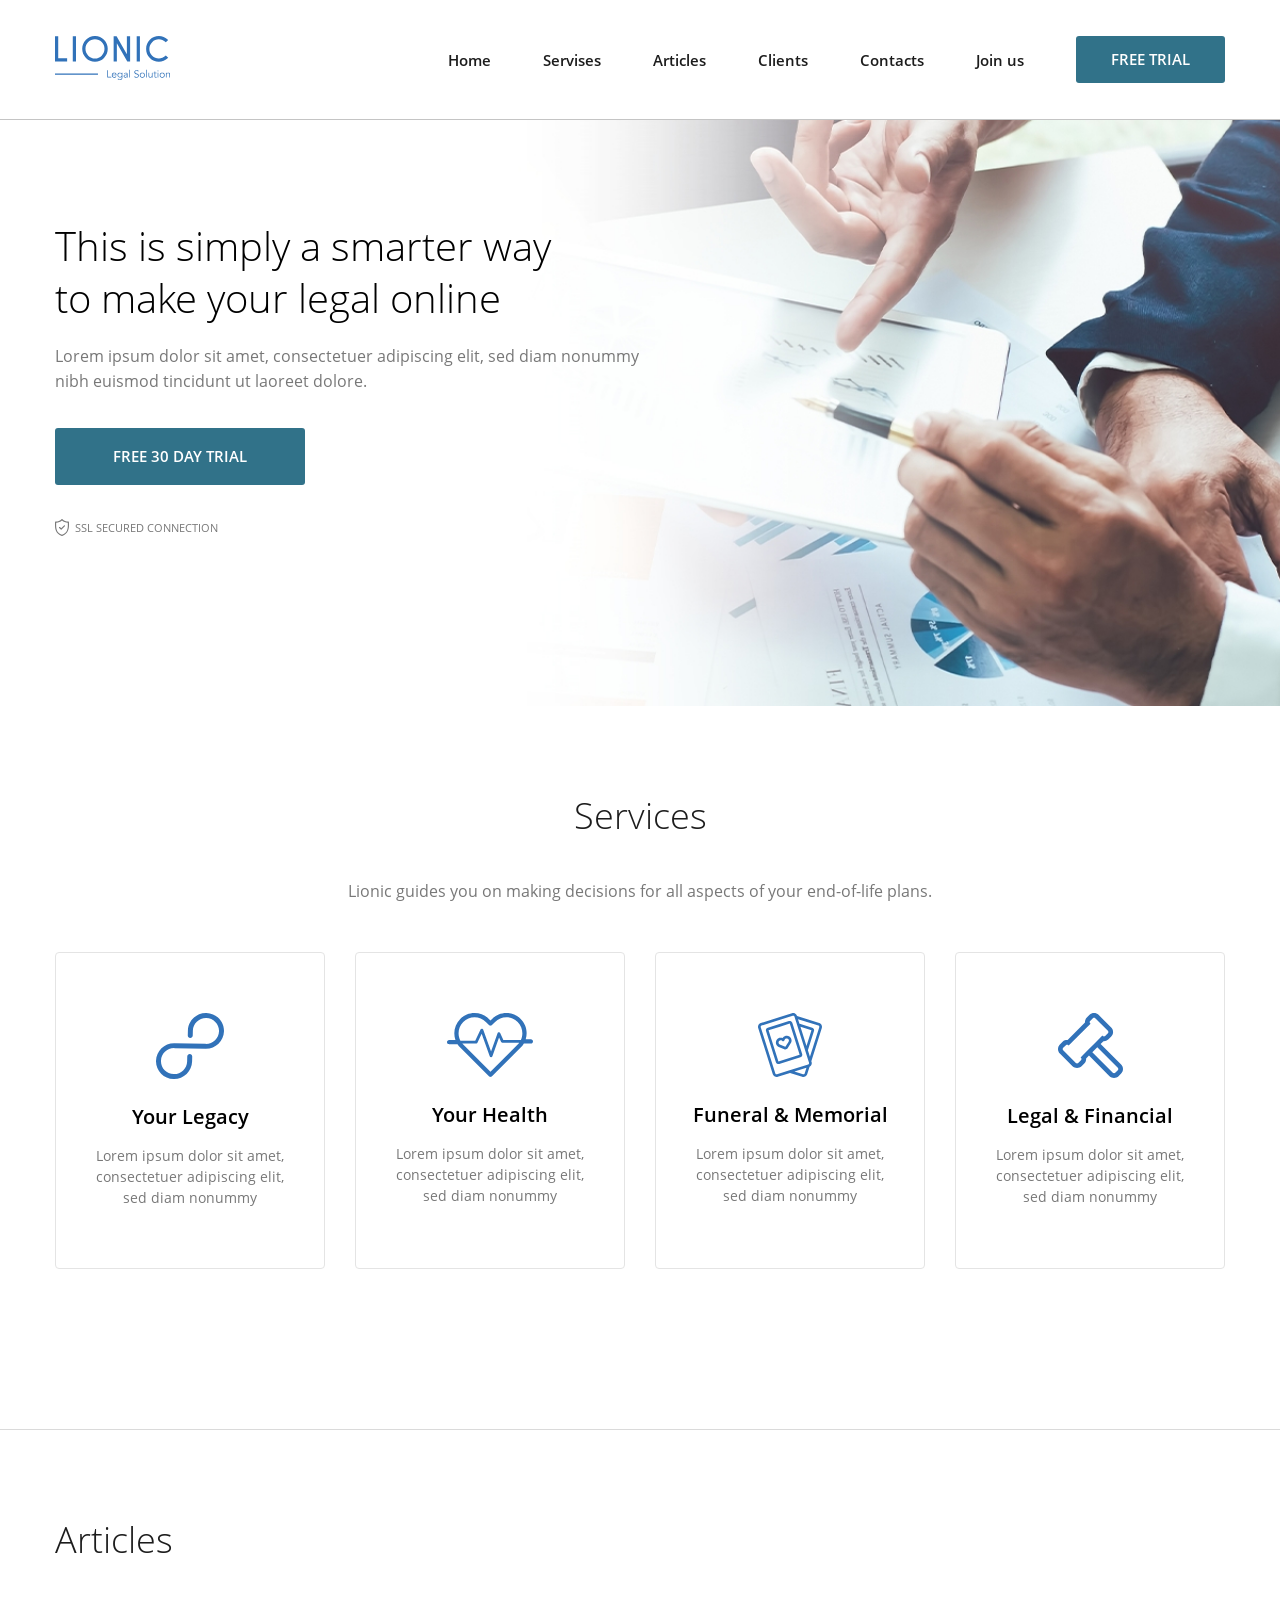
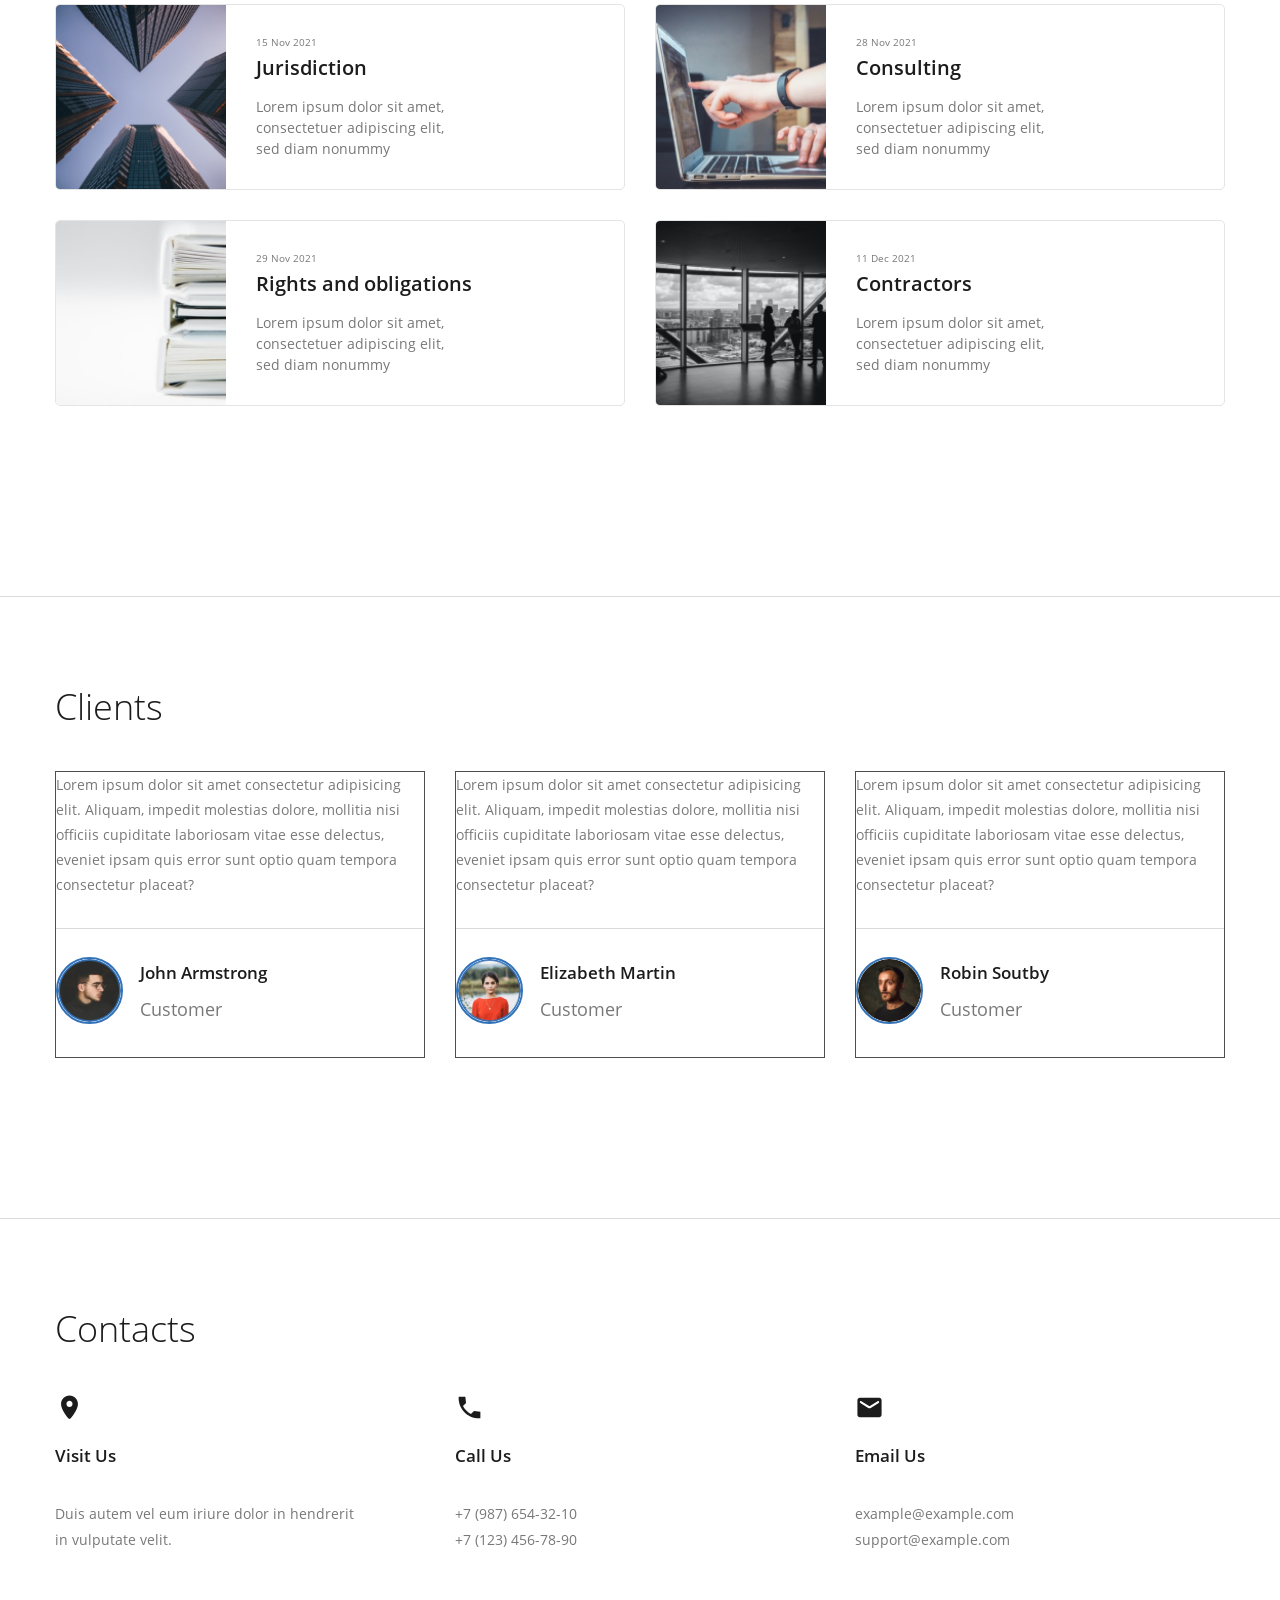
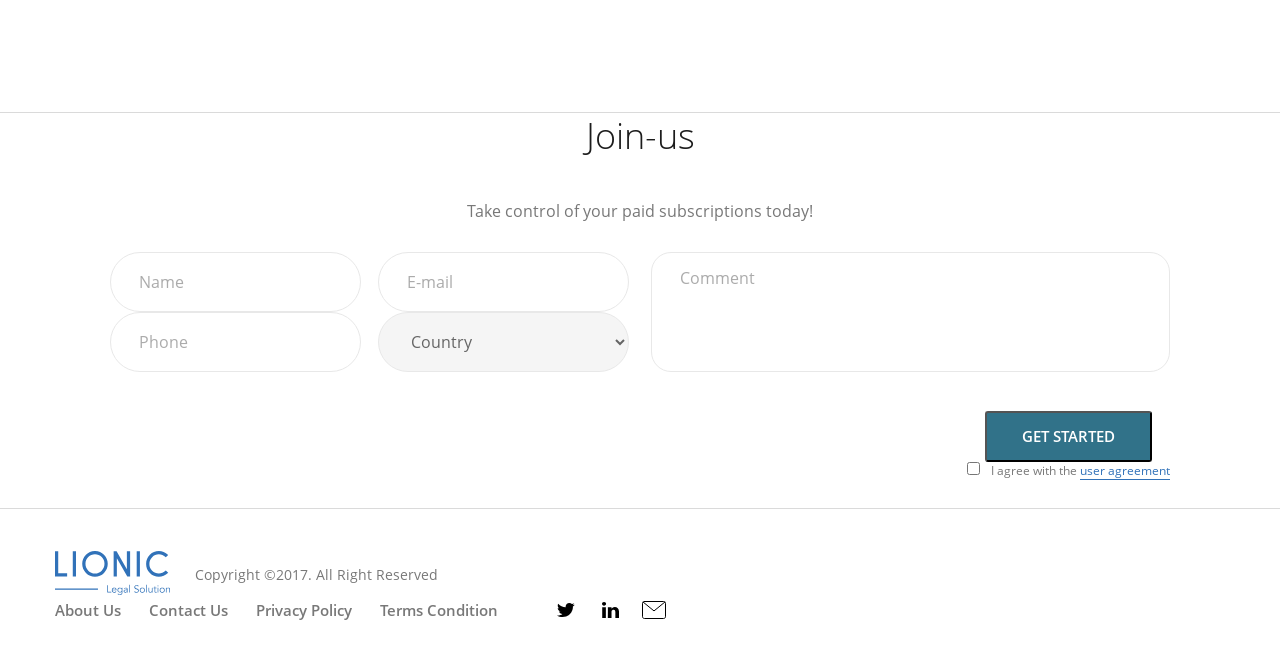
==== commit 82397093: "Add files via upload" ====
--- a/Lionic/index.html
+++ b/Lionic/index.html
@@ -228,71 +228,73 @@
       </div>
     </section>
     <section id="clients" class="clients section-offset">
-      <h2 class="section-title clients-title">
-        Clients
-      </h2>
-      <ul class="list-reset clients-list flex">
-        <li class="clients-item flex">
-          <p class="clients-item-descr">
-            Lorem ipsum dolor sit amet consectetur adipisicing elit. Aliquam, impedit molestias dolore, mollitia nisi
-            officiis cupiditate laboriosam vitae esse delectus, eveniet ipsam quis error sunt optio quam tempora
-            consectetur placeat?
-          </p>
-          <div class="clients-user flex">
-            <div class="clients-avatar">
-              <img src="img/client-1.jpg" alt="John Armstrong">
-            </div>
-            <div class="clients-text">
-              <div class="clients-name">
-                John Armstrong
-              </div>
-              <span class="clients-post">
-                Customer
-              </span>
-            </div>
-          </div>
-        </li>
-        <li class="clients-item flex">
-          <p class="clients-item-descr">
-            Lorem ipsum dolor sit amet consectetur adipisicing elit. Aliquam, impedit molestias dolore, mollitia nisi
-            officiis cupiditate laboriosam vitae esse delectus, eveniet ipsam quis error sunt optio quam tempora
-            consectetur placeat?
-          </p>
-          <div class="clients-user flex">
-            <div class="clients-avatar">
-              <img src="img/client-2.jpg" alt="Elizabeth Martin">
-            </div>
-            <div class="clients-text">
-              <div class="clients-name">
-                Elizabeth Martin
-              </div>
-              <span class="clients-post">
-                Customer
-              </span>
-            </div>
-          </div>
-        </li>
-        <li class="clients-item flex">
-          <p class="clients-item-descr">
-            Lorem ipsum dolor sit amet consectetur adipisicing elit. Aliquam, impedit molestias dolore, mollitia nisi
-            officiis cupiditate laboriosam vitae esse delectus, eveniet ipsam quis error sunt optio quam tempora
-            consectetur placeat?
-          </p>
-          <div class="clients-user flex">
-            <div class="clients-avatar">
-              <img src="img/client-3.jpg" alt="Robin Soutby">
-            </div>
-            <div class="clients-text">
-              <div class="clients-name">
-                Robin Soutby
-              </div>
-              <span class="clients-post">
-                Customer
-              </span>
-            </div>
-          </div>
-        </li>
-      </ul>
+      <div class="container">
+        <h2 class="section-title clients-title">
+          Clients
+        </h2>
+        <ul class="list-reset clients-list flex">
+          <li class="clients-item flex">
+            <p class="clients-item-descr">
+              Lorem ipsum dolor sit amet consectetur adipisicing elit. Aliquam, impedit molestias dolore, mollitia nisi
+              officiis cupiditate laboriosam vitae esse delectus, eveniet ipsam quis error sunt optio quam tempora
+              consectetur placeat?
+            </p>
+            <div class="clients-user flex">
+              <div class="clients-avatar">
+                <img src="img/client-1.jpg" alt="John Armstrong">
+              </div>
+              <div class="clients-text">
+                <div class="clients-name">
+                  John Armstrong
+                </div>
+                <span class="clients-post">
+                  Customer
+                </span>
+              </div>
+            </div>
+          </li>
+          <li class="clients-item flex">
+            <p class="clients-item-descr">
+              Lorem ipsum dolor sit amet consectetur adipisicing elit. Aliquam, impedit molestias dolore, mollitia nisi
+              officiis cupiditate laboriosam vitae esse delectus, eveniet ipsam quis error sunt optio quam tempora
+              consectetur placeat?
+            </p>
+            <div class="clients-user flex">
+              <div class="clients-avatar">
+                <img src="img/client-2.jpg" alt="Elizabeth Martin">
+              </div>
+              <div class="clients-text">
+                <div class="clients-name">
+                  Elizabeth Martin
+                </div>
+                <span class="clients-post">
+                  Customer
+                </span>
+              </div>
+            </div>
+          </li>
+          <li class="clients-item flex">
+            <p class="clients-item-descr">
+              Lorem ipsum dolor sit amet consectetur adipisicing elit. Aliquam, impedit molestias dolore, mollitia nisi
+              officiis cupiditate laboriosam vitae esse delectus, eveniet ipsam quis error sunt optio quam tempora
+              consectetur placeat?
+            </p>
+            <div class="clients-user flex">
+              <div class="clients-avatar">
+                <img src="img/client-3.jpg" alt="Robin Soutby">
+              </div>
+              <div class="clients-text">
+                <div class="clients-name">
+                  Robin Soutby
+                </div>
+                <span class="clients-post">
+                  Customer
+                </span>
+              </div>
+            </div>
+          </li>
+        </ul>
+      </div>
     </section>
     <section id="contacts" class="contacts section-offset">
       <div class="container">
@@ -374,7 +376,7 @@
   </main>
 
   <footer class="footer">
-    <div class="container_footer_footer-container">
+    <div class="container footer_footer-container">
       <div class="footer-left flex">
         <a href="#" class="footer-logo">
           <img src="img/logo.svg" alt="Logo">
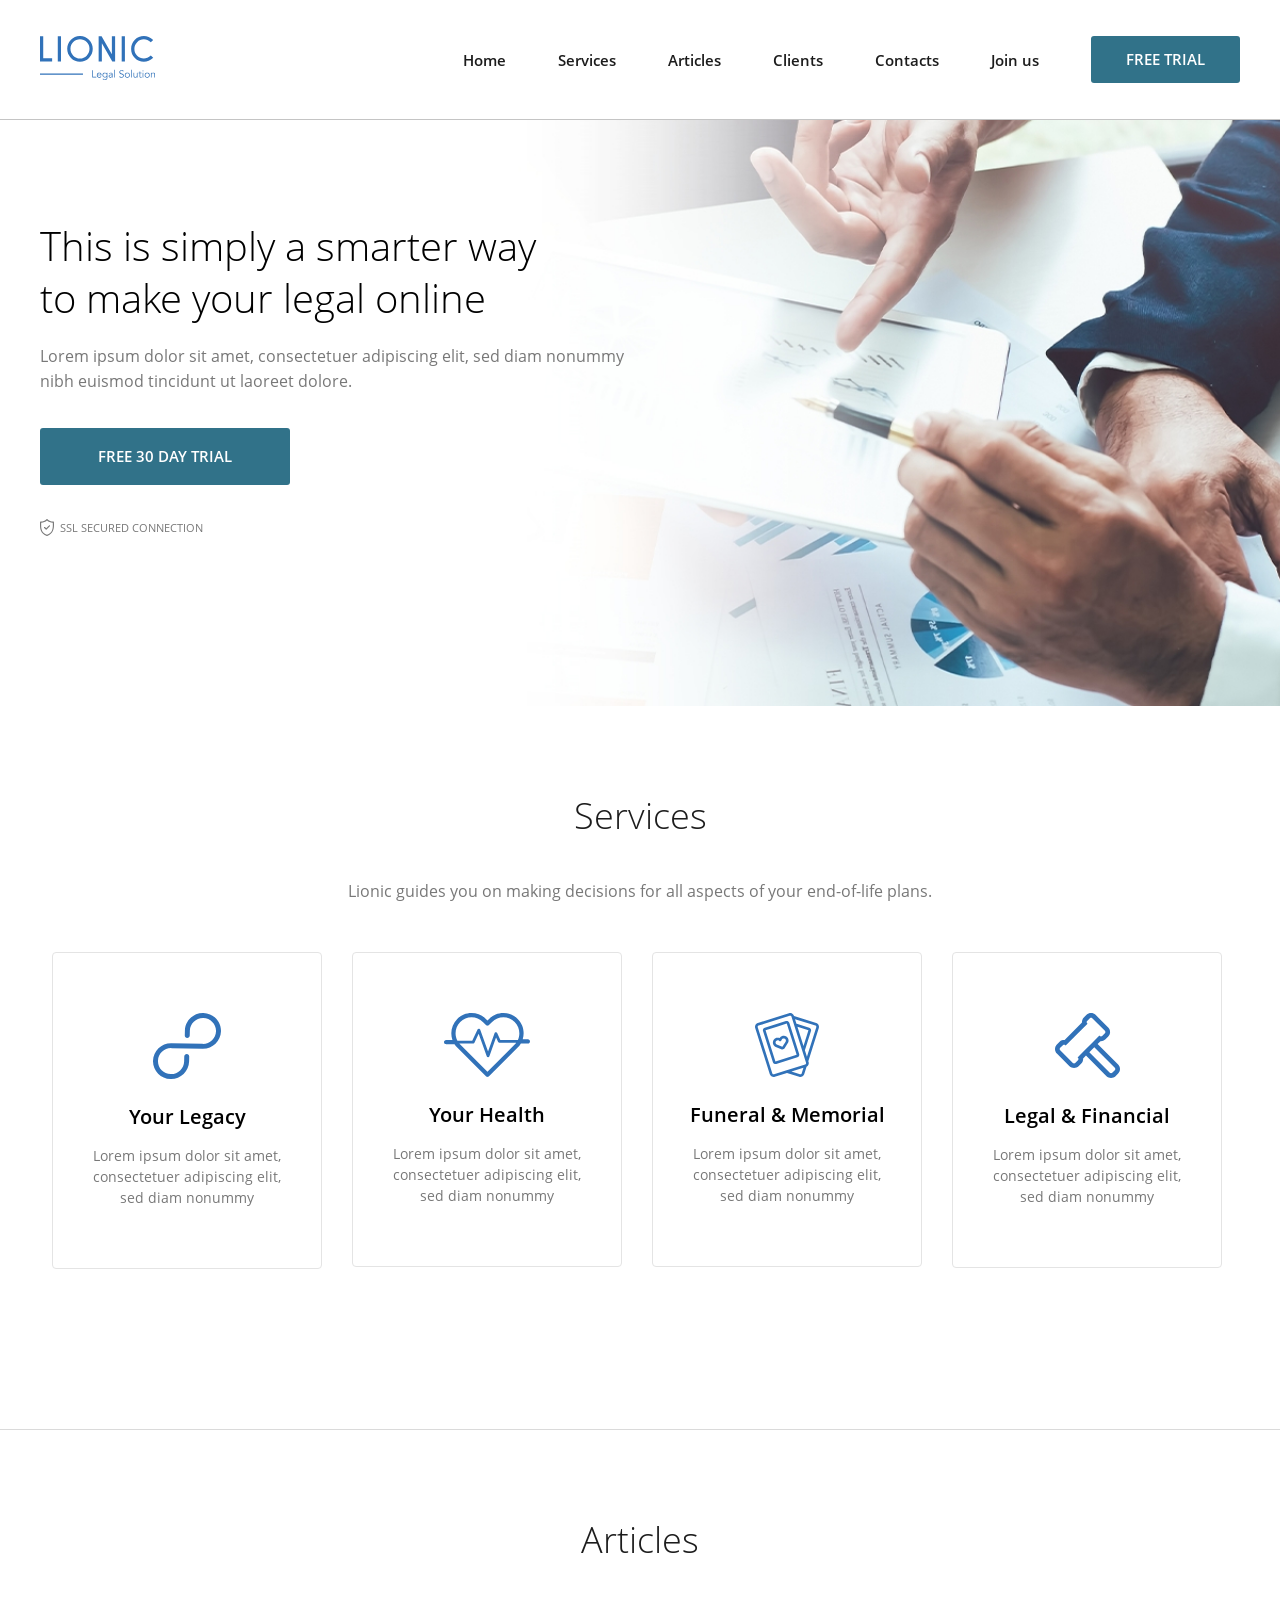
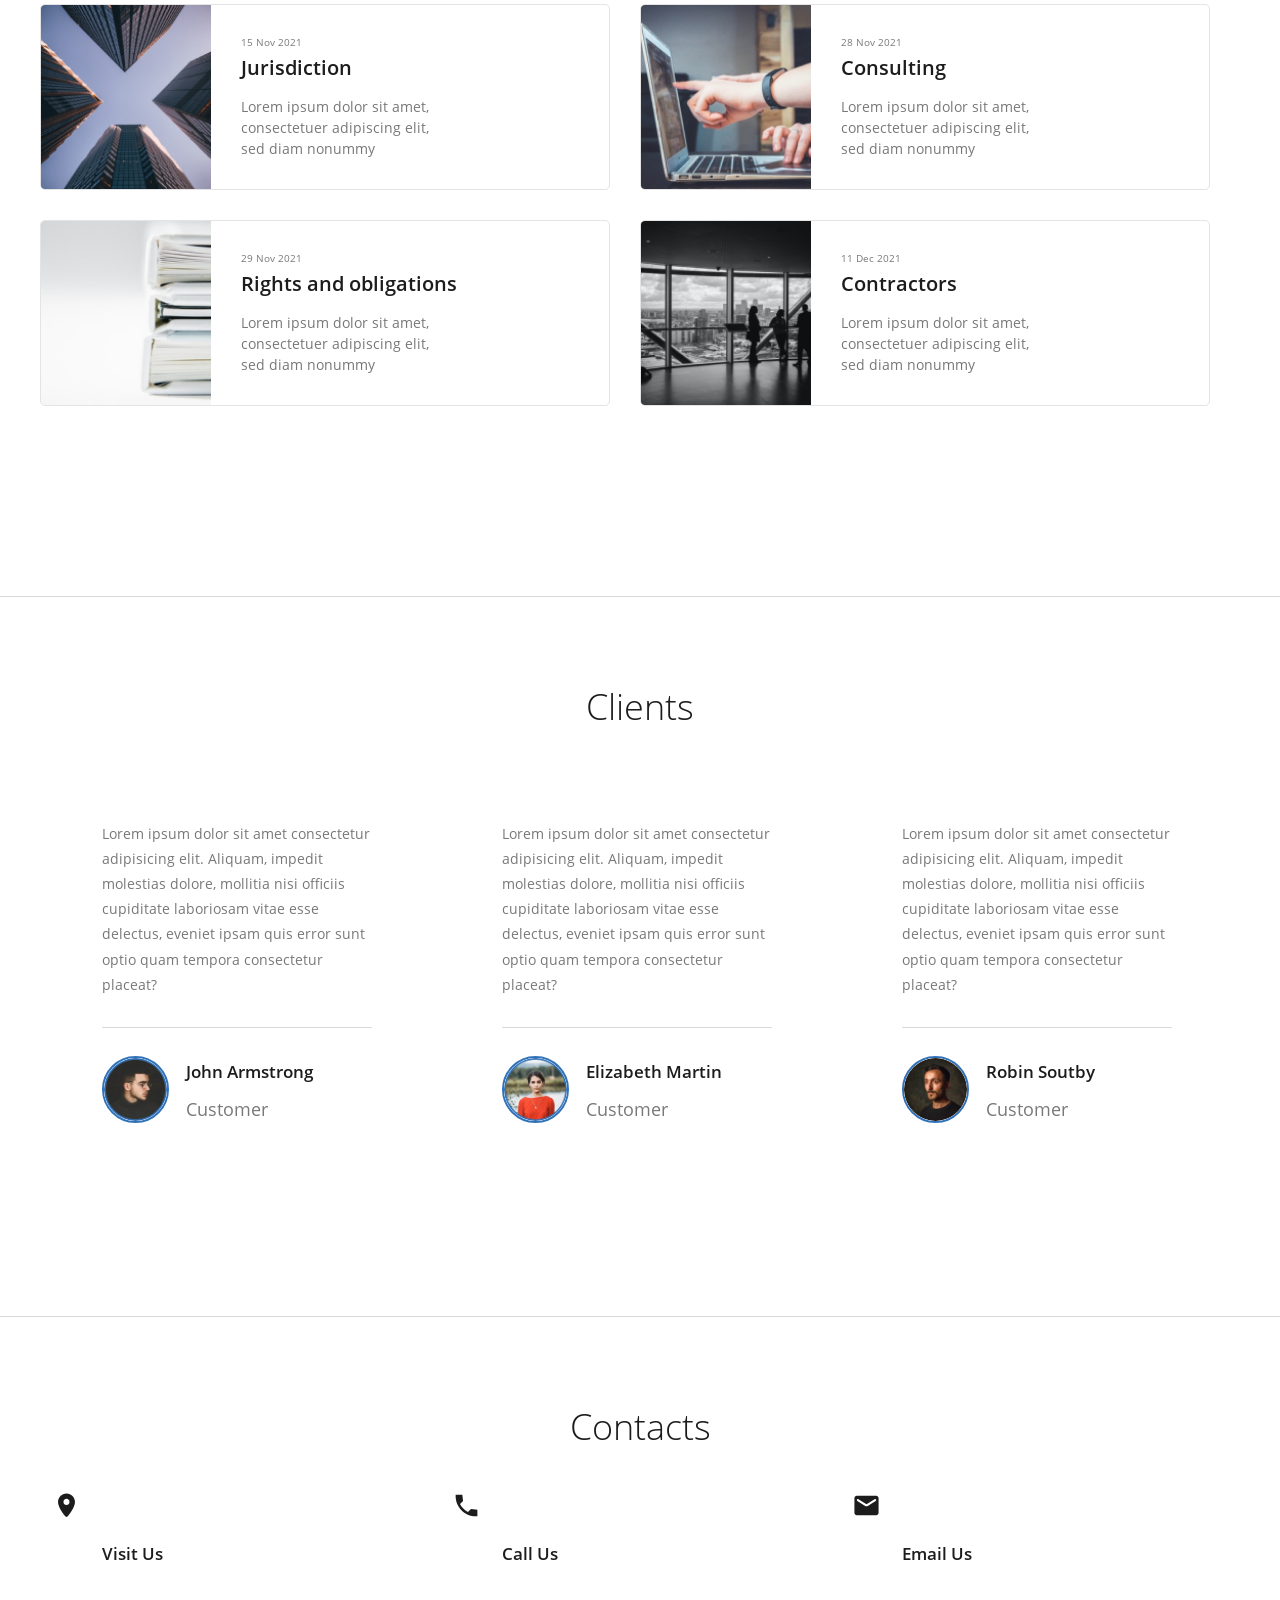
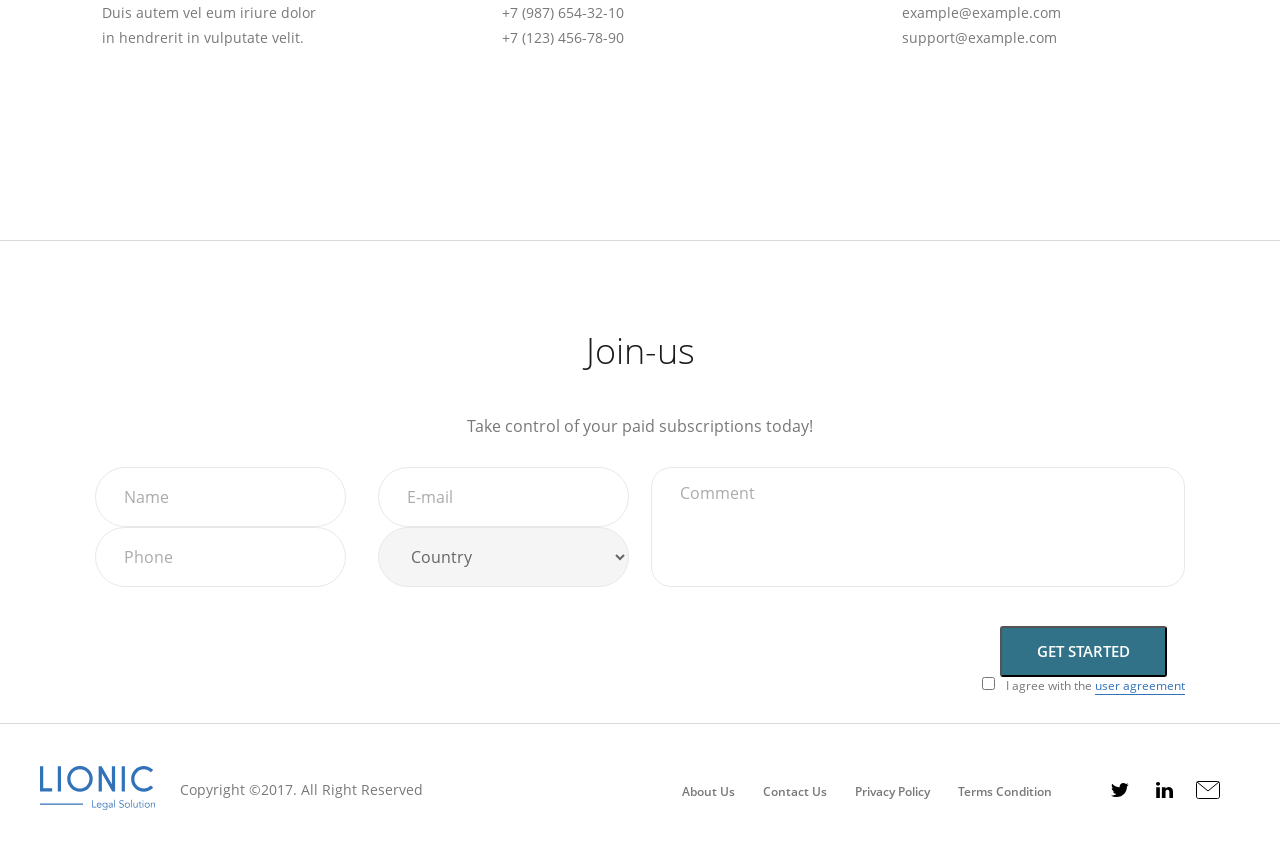
==== commit 94b1eec6: "Add files via upload" ====
--- a/Lionic/index.html
+++ b/Lionic/index.html
@@ -6,51 +6,52 @@
   <meta http-equiv="X-UA-Compatible" content="IE=edge">
   <meta name="viewport" content="width=device-width, initial-scale=1.0">
   <link rel="stylesheet" href="css/normalize.css">
+  <link rel="stylesheet" href="css/bootstrap-grid.min.css">
   <link rel="stylesheet" href="css/style.css">
   <title>Lionic</title>
 </head>
 
 <body>
   <header class="header">
-    <div class="container flex header-container">
-      <a href="#" class="header-logo">
-        <img src="img/logo.svg" class="header-logo" alt="Logo">
+    <div class="container flex header__container">
+      <a href="#" class="header__logo">
+        <img src="img/logo.svg" class="header__logo" alt="Logo">
       </a>
-      <nav class="header-nav">
-        <ul class="list-reset header-list flex">
-          <li class="header-list-item">
-            <a href="#" class="header-link">
+      <nav class="header__nav nav">
+        <ul class="list-reset nav__list flex">
+          <li class="nav__item">
+            <a href="#" class="nav__link">
               Home
             </a>
           </li>
-          <li class="header-list-item">
-            <a href="#servises" class="header-link">
-              Servises
-            </a>
-          </li>
-          <li class="header-list-item">
-            <a href="#articles" class="header-link">
+          <li class="nav__item">
+            <a href="#services" class="nav__link">
+              Services
+            </a>
+          </li>
+          <li class="nav__item">
+            <a href="#articles" class="nav__link">
               Articles
             </a>
           </li>
-          <li class="header-list-item">
-            <a href="#clients" class="header-link">
+          <li class="nav__item">
+            <a href="#clients" class="nav__link">
               Clients
             </a>
           </li>
-          <li class="header-list-item">
-            <a href="#contacts" class="header-link">
+          <li class="nav__item">
+            <a href="#contacts" class="nav__link">
               Contacts
             </a>
           </li>
-          <li class="header-list-item">
-            <a href="#join-us" class="header-link">
+          <li class="nav__item">
+            <a href="#join-us" class="nav__link">
               Join us
             </a>
           </li>
         </ul>
       </nav>
-      <button class="btn-reset btn header-btn">
+      <button class="btn-reset btn header__btn">
         Free trial
       </button>
     </div>
@@ -59,165 +60,175 @@
   <main class="main">
     <section id="hero" class="hero">
       <div class="container">
-        <div class="hero-content flex">
-          <h1 class="hero-title">
-            This is&nbsp;simply a&nbsp;smarter way to&nbsp;make your legal online
-          </h1>
-          <p class="hero-descr">
-            Lorem ipsum dolor sit amet, consectetuer adipiscing elit, sed diam nonummy nibh euismod tincidunt
-            ut&nbsp;laoreet dolore.
-          </p>
-          <div class="hero-wrapper">
-            <button class="btn-reset btn hero-btn">
-              FREE 30&nbsp;DAY TRIAL
-            </button>
-            <span class="hero-secure">
-              SSL secured connection
-            </span>
+        <div class="row">
+          <div class="col-6 hero__content-flex flex">
+            <h1 class="hero__title">
+              This is&nbsp;simply a&nbsp;smarter way to&nbsp;make your legal online
+            </h1>
+            <p class="hero__descr">
+              Lorem ipsum dolor sit amet, consectetuer adipiscing elit, sed diam nonummy nibh euismod tincidunt
+              ut&nbsp;laoreet dolore.
+            </p>
+            <div class="hero__wrapper">
+              <button class="btn-reset btn hero__btn">
+                FREE 30&nbsp;DAY TRIAL
+              </button>
+              <span class="hero__secure">
+                SSL secured connection
+              </span>
+            </div>
           </div>
         </div>
       </div>
     </section>
     <section id="services" class="services section-offset">
       <div class="container">
-        <h2 class="section-title services-title">
+        <h2 class="section__title">
           Services
         </h2>
-        <p class="section-descr services-descr">
+        <p class="section__descr">
           Lionic guides you on&nbsp;making decisions for all aspects of&nbsp;your end-of-life plans.
         </p>
-        <ul class="list-reset services-items flex">
-          <li class="services-item flex">
-            <svg class="services-item-icon" width="68" height="66" viewBox="0 0 68 66" fill="none"
-              xmlns="http://www.w3.org/2000/svg">
-              <path
-                d="M50.393 0.00398661C40.438 -0.212013 32.146 7.63799 31.9 17.512L31.776 22.483C31.742 23.839 32.833 24.973 34.2 25.003C35.567 25.032 36.713 23.947 36.746 22.591L36.871 17.62C37.049 10.471 43.062 4.77799 50.271 4.93399C57.478 5.09099 63.201 11.038 63.023 18.187C62.844 25.335 56.831 31.029 49.623 30.872L18.5 30.197C8.54499 29.981 0.252987 37.831 0.00698678 47.705C-0.240013 57.579 7.65099 65.78 17.607 65.995C27.562 66.211 35.854 58.362 36.1 48.488L36.223 43.572C36.257 42.215 35.166 41.082 33.799 41.052C32.432 41.022 31.286 42.108 31.252 43.464L31.129 48.38C30.951 55.529 24.938 61.222 17.729 61.066C10.522 60.909 4.79899 54.962 4.97699 47.813C5.15599 40.664 11.169 34.971 18.377 35.127L49.5 35.802C59.456 36.018 67.747 28.169 67.994 18.295C68.24 8.41999 60.349 0.219987 50.394 0.00498661L50.393 0.00398661Z"
-                fill="#3172B9" />
-            </svg>
-            <h3 class="services-item-title">
-              Your Legacy
-            </h3>
-            <p class="services-item-descr">
-              Lorem ipsum dolor sit amet, consectetuer adipiscing elit, sed diam nonummy
-            </p>
-          </li>
-          <li class="services-item flex">
-            <svg class="services-item-icon" width="86" height="64" viewBox="0 0 86 64" fill="none"
-              xmlns="http://www.w3.org/2000/svg">
-              <path
-                d="M79.622 20.272C79.622 22.336 79.316 24.352 78.726 26.27H83.868C85.045 26.27 86 27.227 86 28.406C86 29.586 85.045 30.541 83.868 30.541H77.47C77.268 30.541 77.073 30.513 76.888 30.461C76.0053 31.9743 74.9311 33.3675 73.692 34.606L44.972 63.374C44.7741 63.5725 44.539 63.73 44.2802 63.8375C44.0213 63.9449 43.7438 64.0002 43.4635 64.0002C43.1832 64.0002 42.9057 63.9449 42.6468 63.8375C42.388 63.73 42.1529 63.5725 41.955 63.374L13.233 34.606C12.1963 33.5688 11.2752 32.422 10.486 31.186C10.315 31.23 10.136 31.254 9.95 31.254H2.132C1.85176 31.2537 1.57431 31.1983 1.31551 31.0908C1.0567 30.9833 0.821595 30.8259 0.623621 30.6276C0.425646 30.4292 0.268677 30.1938 0.161676 29.9348C0.0546755 29.6758 -0.000261829 29.3983 9.38171e-07 29.118C9.38171e-07 27.938 0.955001 26.982 2.132 26.982H8.447C5.965 19.861 7.56 11.618 13.233 5.93801C15.1066 4.05015 17.3363 2.55313 19.793 1.5338C22.2497 0.514473 24.8843 -0.00687342 27.544 1.15198e-05C32.95 1.15198e-05 38.034 2.10901 41.856 5.93801L43.463 7.54701L45.07 5.93701C46.9438 4.04921 49.1737 2.55231 51.6306 1.53315C54.0874 0.513987 56.7222 -0.0071368 59.382 1.15198e-05C62.0417 -0.00681806 64.6763 0.514553 67.133 1.53388C69.5896 2.55321 71.8194 4.0502 73.693 5.93801C75.5791 7.8172 77.0741 10.0515 78.0918 12.5117C79.1094 14.972 79.6295 17.6096 79.622 20.272ZM70.678 8.95701C69.1987 7.46697 67.4383 6.28548 65.4989 5.48108C63.5595 4.67667 61.4796 4.26536 59.38 4.27101C57.2807 4.26563 55.2012 4.67706 53.2622 5.48146C51.3231 6.28586 49.563 7.46721 48.084 8.95701L44.969 12.077C44.7713 12.2754 44.5364 12.4329 44.2777 12.5403C44.019 12.6478 43.7416 12.7031 43.4615 12.7031C43.1814 12.7031 42.904 12.6478 42.6453 12.5403C42.3866 12.4329 42.1517 12.2754 41.954 12.077L38.84 8.95701C37.3608 7.46718 35.6005 6.28582 33.6613 5.48142C31.7221 4.67703 29.6424 4.26561 27.543 4.27101C25.4437 4.26546 23.3642 4.67682 21.4251 5.48123C19.486 6.28564 17.7259 7.46708 16.247 8.95701C11.173 14.04 10.232 21.718 13.425 27.763H28.236L33.538 16.479C33.783 15.959 34.277 15.634 34.891 15.663C35.1717 15.6764 35.4421 15.7726 35.6681 15.9396C35.8942 16.1065 36.0657 16.3367 36.161 16.601L44.051 38.487L50.542 20.168C50.6364 19.9007 50.8086 19.6678 51.0365 19.4992C51.2643 19.3306 51.5374 19.2341 51.8206 19.2221C52.1038 19.21 52.3842 19.283 52.6255 19.4316C52.8669 19.5802 53.0583 19.7977 53.175 20.056L56.351 27.051H73.852C76.612 21.125 75.554 13.842 70.677 8.95701H70.678ZM16.248 31.586L43.463 58.844L70.678 31.586C71.2253 31.038 71.7323 30.4512 72.195 29.83H55.736C55.179 29.83 54.373 29.573 54.143 29.064L52.046 24.444L45.404 43.189C45.204 43.755 44.67 44.135 44.069 44.136H44.066C43.466 44.136 42.933 43.76 42.729 43.196L34.653 20.798L30.426 29.794C30.192 30.292 29.99 30.541 29.439 30.541H15.293C15.593 30.901 15.912 31.249 16.248 31.586Z"
-                fill="#3172B9" />
-            </svg>
-            <h3 class="services-item-title">
-              Your Health
-            </h3>
-            <p class="services-item-descr">
-              Lorem ipsum dolor sit amet, consectetuer adipiscing elit, sed diam nonummy
-            </p>
-          </li>
-          <li class="services-item flex">
-            <svg class="services-item-icon" width="64" height="64" viewBox="0 0 64 64" fill="none"
-              xmlns="http://www.w3.org/2000/svg">
-              <path
-                d="M63.8101 15.073L53.3321 48.146L53.5791 48.926C53.7393 49.4264 53.7986 49.9537 53.7536 50.4772C53.7086 51.0008 53.5603 51.5102 53.3171 51.976C52.9241 52.732 52.3171 53.329 51.5701 53.704L51.5611 53.737L49.1941 61.207C48.8722 62.2171 48.1632 63.0585 47.2223 63.5469C46.2815 64.0354 45.1853 64.131 44.1741 63.813L32.0001 59.957L19.8261 63.813C18.8148 64.131 17.7187 64.0354 16.7778 63.5469C15.8369 63.0585 15.1279 62.2171 14.8061 61.207L0.188058 15.074C0.0280711 14.5735 -0.0310613 14.0462 0.0140824 13.5227C0.0592262 12.9991 0.20775 12.4897 0.451058 12.024C0.69167 11.5566 1.02267 11.1416 1.42487 10.8031C1.82706 10.4646 2.29245 10.2093 2.79406 10.052L33.9431 0.187C34.9542 -0.131631 36.0504 -0.0363451 36.9915 0.451969C37.9325 0.940283 38.6415 1.78178 38.9631 2.792L39.0401 3.034C39.0491 3.036 39.0581 3.037 39.0661 3.04L61.2061 10.053C61.7073 10.2103 62.1723 10.4654 62.5743 10.8035C62.9763 11.1417 63.3073 11.5561 63.5481 12.023C64.0401 12.973 64.1331 14.055 63.8101 15.073ZM48.4441 54.75L36.4161 58.559L44.9781 61.271C45.3153 61.3777 45.6811 61.3463 45.9951 61.1835C46.3092 61.0208 46.5458 60.7401 46.6531 60.403L48.4441 54.75ZM51.0371 49.732L36.4211 3.598C36.3142 3.26106 36.078 2.98029 35.7644 2.81736C35.4507 2.65442 35.0852 2.62264 34.7481 2.729L3.60006 12.595C3.26006 12.702 2.98306 12.935 2.81906 13.252C2.73787 13.4073 2.68829 13.5771 2.67319 13.7517C2.65808 13.9263 2.67775 14.1021 2.73106 14.269L17.3471 60.402C17.5691 61.103 18.3201 61.492 19.0211 61.271L31.5611 57.299C31.5891 57.289 31.6171 57.279 31.6461 57.272L50.1691 51.405C50.5091 51.298 50.7861 51.065 50.9491 50.748C51.1141 50.432 51.1451 50.071 51.0371 49.731V49.732ZM48.4971 32.885L53.4461 17.265L42.4451 13.781L48.4971 32.885ZM61.1801 13.25C61.0998 13.0945 60.9896 12.9565 60.8557 12.8439C60.7218 12.7313 60.567 12.6464 60.4001 12.594L40.0231 6.14L41.4691 10.701C41.5571 10.711 41.6451 10.729 41.7321 10.757L54.2501 14.722C54.5841 14.8269 54.894 14.9969 55.1619 15.2223C55.4299 15.4477 55.6505 15.7239 55.8111 16.035C55.9734 16.3456 56.0726 16.6852 56.1028 17.0344C56.133 17.3835 56.0937 17.7352 55.9871 18.069L49.8951 37.297L51.9331 43.731L61.2681 14.267C61.3751 13.927 61.3441 13.567 61.1801 13.25ZM30.9401 23.336C31.5152 23.6323 32.0259 24.0398 32.4425 24.5349C32.8591 25.0299 33.1733 25.6027 33.3671 26.22C33.5725 26.8654 33.633 27.5483 33.5443 28.2198C33.4557 28.8913 33.22 29.535 32.8541 30.105L29.6411 35.126C29.3916 35.5142 29.0489 35.8336 28.6441 36.0552C28.2393 36.2767 27.7855 36.3932 27.3241 36.394C26.9701 36.394 26.6161 36.326 26.2841 36.19L20.7651 33.936C20.1378 33.6806 19.5745 33.29 19.1154 32.792C18.6563 32.2941 18.3127 31.701 18.1091 31.055C17.9119 30.4388 17.8389 29.7897 17.8943 29.1451C17.9498 28.5006 18.1326 27.8734 18.4321 27.3C18.7284 26.7249 19.1359 26.2142 19.631 25.7976C20.126 25.3811 20.6988 25.0668 21.3161 24.873C22.3839 24.5378 23.5338 24.5745 24.5781 24.977C25.1998 24.0462 26.1189 23.3539 27.1851 23.013C27.8013 22.8161 28.4504 22.7433 29.0949 22.7987C29.7394 22.8541 30.3665 23.0368 30.9401 23.336ZM30.8251 27.025C30.7361 26.742 30.5919 26.4795 30.4009 26.2526C30.2098 26.0257 29.9757 25.8389 29.7121 25.703C29.4491 25.5656 29.1615 25.4818 28.8659 25.4564C28.5703 25.431 28.2726 25.4645 27.9901 25.555C27.6178 25.6716 27.2823 25.8833 27.0168 26.1692C26.7513 26.455 26.565 26.8051 26.4761 27.185C26.4221 27.4083 26.3114 27.6139 26.1547 27.7819C25.998 27.9499 25.8006 28.0747 25.5816 28.1441C25.3626 28.2135 25.1294 28.2251 24.9045 28.178C24.6797 28.1309 24.4708 28.0265 24.2981 27.875C24.0064 27.6158 23.6523 27.4371 23.2705 27.3565C22.8888 27.2758 22.4926 27.296 22.1211 27.415C21.838 27.5042 21.5755 27.6487 21.3488 27.8401C21.122 28.0315 20.9355 28.266 20.8001 28.53C20.6627 28.793 20.5789 29.0806 20.5535 29.3762C20.5281 29.6718 20.5616 29.9694 20.6521 30.252C20.8271 30.805 21.2371 31.249 21.7751 31.469L27.2931 33.723C27.3114 33.731 27.3322 33.7317 27.3511 33.725C27.3696 33.7194 27.3856 33.7074 27.3961 33.691L30.6091 28.669C30.9231 28.179 31.0021 27.581 30.8261 27.027L30.8251 27.025ZM44.1721 40.932C44.2788 41.2656 44.3183 41.6171 44.2882 41.966C44.2582 42.315 44.1592 42.6545 43.9971 42.965C43.8365 43.2764 43.6158 43.5529 43.3477 43.7785C43.0796 44.004 42.7694 44.1742 42.4351 44.279L21.2401 50.994C20.5659 51.2062 19.835 51.1426 19.2077 50.817C18.5803 50.4914 18.1076 49.9305 17.8931 49.257L8.01306 18.07C7.90624 17.7362 7.8667 17.3846 7.89674 17.0355C7.92678 16.6863 8.0258 16.3466 8.18806 16.036C8.34862 15.7249 8.56923 15.4487 8.83717 15.2233C9.1051 14.9979 9.41503 14.8279 9.74906 14.723L30.9451 8.009C31.6194 7.79619 32.3506 7.85955 32.9782 8.18519C33.6059 8.51083 34.0788 9.07215 34.2931 9.746L44.1721 40.932ZM41.6301 41.737L31.7501 10.551L21.9781 13.645L10.5531 17.264L20.4331 48.45L41.6301 41.737Z"
-                fill="#3172B9" />
-            </svg>
-            <h3 class="services-item-title">
-              Funeral &amp;&nbsp;Memorial
-            </h3>
-            <p class="services-item-descr">
-              Lorem ipsum dolor sit amet, consectetuer adipiscing elit, sed diam nonummy
-            </p>
-          </li>
-          <li class="services-item flex">
-            <svg class="services-item-icon" width="65" height="65" viewBox="0 0 65 65" fill="none"
-              xmlns="http://www.w3.org/2000/svg">
-              <path
-                d="M63.131 51.506C64.3269 52.7045 64.9985 54.3285 64.9985 56.0215C64.9985 57.7146 64.3269 59.3385 63.131 60.537L60.54 63.13C59.9482 63.7249 59.2442 64.1965 58.4689 64.5175C57.6935 64.8385 56.8622 65.0025 56.023 65C55.184 65.0024 54.3529 64.8384 53.5777 64.5174C52.8025 64.1964 52.0987 63.7249 51.507 63.13L30.988 42.613L28.126 45.475C28.2028 46.397 28.077 47.3246 27.7574 48.1928C27.4378 49.061 26.9322 49.8488 26.276 50.501L23.55 53.227C22.9583 53.8218 22.2545 54.2934 21.4793 54.6143C20.7042 54.9353 19.873 55.0994 19.034 55.097C18.1952 55.0993 17.3642 54.9352 16.5892 54.6142C15.8142 54.2932 15.1106 53.8217 14.519 53.227L1.86503 40.575C0.66925 39.3767 -0.00231934 37.7529 -0.00231934 36.06C-0.00231934 34.3671 0.66925 32.7434 1.86503 31.545L4.59103 28.819C5.24326 28.1629 6.03107 27.6573 6.89928 27.3377C7.76748 27.0182 8.69507 26.8923 9.61703 26.969L26.97 9.61902C26.8953 8.69769 27.0219 7.77112 27.341 6.90358C27.6601 6.03605 28.1641 5.24832 28.818 4.59502L31.543 1.87002C32.1347 1.27539 32.8383 0.803958 33.6133 0.48298C34.3883 0.162003 35.2192 -0.00214761 36.058 2.1214e-05C37.764 2.1214e-05 39.368 0.664021 40.574 1.87002L53.227 14.522C54.4226 15.7205 55.094 17.3442 55.094 19.037C55.094 20.7298 54.4226 22.3536 53.227 23.552L50.502 26.278C49.8497 26.9342 49.0617 27.4398 48.1933 27.7594C47.3249 28.079 46.3972 28.2048 45.475 28.128L42.613 30.99L63.131 51.506ZM31.164 35.784L35.783 31.165L39.243 27.705L44.398 22.551L44.798 22.951C45.126 23.279 45.556 23.443 45.986 23.443C46.416 23.443 46.846 23.279 47.175 22.951L49.9 20.226C50.0561 20.07 50.1798 19.8848 50.2643 19.681C50.3487 19.4771 50.3922 19.2587 50.3922 19.038C50.3922 18.8174 50.3487 18.5989 50.2643 18.3951C50.1798 18.1912 50.0561 18.006 49.9 17.85L37.246 5.19702C37.0901 5.04084 36.905 4.91699 36.7011 4.83256C36.4972 4.74813 36.2787 4.70479 36.058 4.70502C35.628 4.70502 35.198 4.86902 34.87 5.19702L32.144 7.92202C31.9879 8.07804 31.864 8.26332 31.7794 8.46725C31.6949 8.67118 31.6514 8.88977 31.6514 9.11052C31.6514 9.33128 31.6949 9.54987 31.7794 9.7538C31.864 9.95773 31.9879 10.143 32.144 10.299L32.544 10.699L10.694 32.546L10.294 32.146C10.1381 31.9898 9.95296 31.866 9.74909 31.7816C9.54523 31.6971 9.32669 31.6538 9.10603 31.654C8.67603 31.654 8.24603 31.818 7.91803 32.146L5.19303 34.87C5.03701 35.026 4.91325 35.2112 4.82881 35.4151C4.74437 35.6189 4.70091 35.8374 4.70091 36.058C4.70091 36.2787 4.74437 36.4971 4.82881 36.701C4.91325 36.9048 5.03701 37.09 5.19303 37.246L17.846 49.9C18.174 50.228 18.604 50.392 19.034 50.392C19.464 50.392 19.894 50.228 20.223 49.9L22.948 47.175C23.1042 47.019 23.2281 46.8337 23.3126 46.6298C23.3971 46.4259 23.4407 46.2073 23.4407 45.9865C23.4407 45.7658 23.3971 45.5472 23.3126 45.3433C23.2281 45.1393 23.1042 44.954 22.948 44.798L22.548 44.398L27.703 39.244L31.164 35.784ZM59.804 54.834L39.285 34.317L34.315 39.287L54.835 59.803C55.162 60.131 55.593 60.295 56.023 60.295C56.453 60.295 56.883 60.131 57.211 59.803L59.804 57.21C59.9601 57.054 60.0838 56.8688 60.1683 56.665C60.2527 56.4611 60.2962 56.2427 60.2962 56.022C60.2962 55.8014 60.2527 55.5829 60.1683 55.3791C60.0838 55.1752 59.9601 54.99 59.804 54.834Z"
-                fill="#3172B9" />
-            </svg>
-            <h3 class="services-item-title">
-              Legal &amp;&nbsp;Financial
-            </h3>
-            <p class="services-item-descr">
-              Lorem ipsum dolor sit amet, consectetuer adipiscing elit, sed diam nonummy
-            </p>
+        <ul class="row list-reset">
+          <li class="col-12 col-lg-3 col-md-4 col-sm-6">
+            <div class="card flex">
+              <svg class="card__icon" width="68" height="66" viewBox="0 0 68 66" fill="none"
+                xmlns="http://www.w3.org/2000/svg">
+                <path
+                  d="M50.393 0.00398661C40.438 -0.212013 32.146 7.63799 31.9 17.512L31.776 22.483C31.742 23.839 32.833 24.973 34.2 25.003C35.567 25.032 36.713 23.947 36.746 22.591L36.871 17.62C37.049 10.471 43.062 4.77799 50.271 4.93399C57.478 5.09099 63.201 11.038 63.023 18.187C62.844 25.335 56.831 31.029 49.623 30.872L18.5 30.197C8.54499 29.981 0.252987 37.831 0.00698678 47.705C-0.240013 57.579 7.65099 65.78 17.607 65.995C27.562 66.211 35.854 58.362 36.1 48.488L36.223 43.572C36.257 42.215 35.166 41.082 33.799 41.052C32.432 41.022 31.286 42.108 31.252 43.464L31.129 48.38C30.951 55.529 24.938 61.222 17.729 61.066C10.522 60.909 4.79899 54.962 4.97699 47.813C5.15599 40.664 11.169 34.971 18.377 35.127L49.5 35.802C59.456 36.018 67.747 28.169 67.994 18.295C68.24 8.41999 60.349 0.219987 50.394 0.00498661L50.393 0.00398661Z"
+                  fill="#3172B9" />
+              </svg>
+              <h3 class="card__title">
+                Your Legacy
+              </h3>
+              <p class="card__descr">
+                Lorem ipsum dolor sit amet, consectetuer adipiscing elit, sed diam nonummy
+              </p>
+            </div>
+          </li>
+          <li class="col-12 col-lg-3 col-md-4 col-sm-6">
+            <div class="card flex">
+              <svg class="card__icon" width="86" height="64" viewBox="0 0 86 64" fill="none"
+                xmlns="http://www.w3.org/2000/svg">
+                <path
+                  d="M79.622 20.272C79.622 22.336 79.316 24.352 78.726 26.27H83.868C85.045 26.27 86 27.227 86 28.406C86 29.586 85.045 30.541 83.868 30.541H77.47C77.268 30.541 77.073 30.513 76.888 30.461C76.0053 31.9743 74.9311 33.3675 73.692 34.606L44.972 63.374C44.7741 63.5725 44.539 63.73 44.2802 63.8375C44.0213 63.9449 43.7438 64.0002 43.4635 64.0002C43.1832 64.0002 42.9057 63.9449 42.6468 63.8375C42.388 63.73 42.1529 63.5725 41.955 63.374L13.233 34.606C12.1963 33.5688 11.2752 32.422 10.486 31.186C10.315 31.23 10.136 31.254 9.95 31.254H2.132C1.85176 31.2537 1.57431 31.1983 1.31551 31.0908C1.0567 30.9833 0.821595 30.8259 0.623621 30.6276C0.425646 30.4292 0.268677 30.1938 0.161676 29.9348C0.0546755 29.6758 -0.000261829 29.3983 9.38171e-07 29.118C9.38171e-07 27.938 0.955001 26.982 2.132 26.982H8.447C5.965 19.861 7.56 11.618 13.233 5.93801C15.1066 4.05015 17.3363 2.55313 19.793 1.5338C22.2497 0.514473 24.8843 -0.00687342 27.544 1.15198e-05C32.95 1.15198e-05 38.034 2.10901 41.856 5.93801L43.463 7.54701L45.07 5.93701C46.9438 4.04921 49.1737 2.55231 51.6306 1.53315C54.0874 0.513987 56.7222 -0.0071368 59.382 1.15198e-05C62.0417 -0.00681806 64.6763 0.514553 67.133 1.53388C69.5896 2.55321 71.8194 4.0502 73.693 5.93801C75.5791 7.8172 77.0741 10.0515 78.0918 12.5117C79.1094 14.972 79.6295 17.6096 79.622 20.272ZM70.678 8.95701C69.1987 7.46697 67.4383 6.28548 65.4989 5.48108C63.5595 4.67667 61.4796 4.26536 59.38 4.27101C57.2807 4.26563 55.2012 4.67706 53.2622 5.48146C51.3231 6.28586 49.563 7.46721 48.084 8.95701L44.969 12.077C44.7713 12.2754 44.5364 12.4329 44.2777 12.5403C44.019 12.6478 43.7416 12.7031 43.4615 12.7031C43.1814 12.7031 42.904 12.6478 42.6453 12.5403C42.3866 12.4329 42.1517 12.2754 41.954 12.077L38.84 8.95701C37.3608 7.46718 35.6005 6.28582 33.6613 5.48142C31.7221 4.67703 29.6424 4.26561 27.543 4.27101C25.4437 4.26546 23.3642 4.67682 21.4251 5.48123C19.486 6.28564 17.7259 7.46708 16.247 8.95701C11.173 14.04 10.232 21.718 13.425 27.763H28.236L33.538 16.479C33.783 15.959 34.277 15.634 34.891 15.663C35.1717 15.6764 35.4421 15.7726 35.6681 15.9396C35.8942 16.1065 36.0657 16.3367 36.161 16.601L44.051 38.487L50.542 20.168C50.6364 19.9007 50.8086 19.6678 51.0365 19.4992C51.2643 19.3306 51.5374 19.2341 51.8206 19.2221C52.1038 19.21 52.3842 19.283 52.6255 19.4316C52.8669 19.5802 53.0583 19.7977 53.175 20.056L56.351 27.051H73.852C76.612 21.125 75.554 13.842 70.677 8.95701H70.678ZM16.248 31.586L43.463 58.844L70.678 31.586C71.2253 31.038 71.7323 30.4512 72.195 29.83H55.736C55.179 29.83 54.373 29.573 54.143 29.064L52.046 24.444L45.404 43.189C45.204 43.755 44.67 44.135 44.069 44.136H44.066C43.466 44.136 42.933 43.76 42.729 43.196L34.653 20.798L30.426 29.794C30.192 30.292 29.99 30.541 29.439 30.541H15.293C15.593 30.901 15.912 31.249 16.248 31.586Z"
+                  fill="#3172B9" />
+              </svg>
+              <h3 class="card__title">
+                Your Health
+              </h3>
+              <p class="card__descr">
+                Lorem ipsum dolor sit amet, consectetuer adipiscing elit, sed diam nonummy
+              </p>
+            </div>
+          </li>
+          <li class="col-12 col-lg-3 col-md-4 col-sm-6">
+            <div class="card flex">
+              <svg class="card__icon" width="64" height="64" viewBox="0 0 64 64" fill="none"
+                xmlns="http://www.w3.org/2000/svg">
+                <path
+                  d="M63.8101 15.073L53.3321 48.146L53.5791 48.926C53.7393 49.4264 53.7986 49.9537 53.7536 50.4772C53.7086 51.0008 53.5603 51.5102 53.3171 51.976C52.9241 52.732 52.3171 53.329 51.5701 53.704L51.5611 53.737L49.1941 61.207C48.8722 62.2171 48.1632 63.0585 47.2223 63.5469C46.2815 64.0354 45.1853 64.131 44.1741 63.813L32.0001 59.957L19.8261 63.813C18.8148 64.131 17.7187 64.0354 16.7778 63.5469C15.8369 63.0585 15.1279 62.2171 14.8061 61.207L0.188058 15.074C0.0280711 14.5735 -0.0310613 14.0462 0.0140824 13.5227C0.0592262 12.9991 0.20775 12.4897 0.451058 12.024C0.69167 11.5566 1.02267 11.1416 1.42487 10.8031C1.82706 10.4646 2.29245 10.2093 2.79406 10.052L33.9431 0.187C34.9542 -0.131631 36.0504 -0.0363451 36.9915 0.451969C37.9325 0.940283 38.6415 1.78178 38.9631 2.792L39.0401 3.034C39.0491 3.036 39.0581 3.037 39.0661 3.04L61.2061 10.053C61.7073 10.2103 62.1723 10.4654 62.5743 10.8035C62.9763 11.1417 63.3073 11.5561 63.5481 12.023C64.0401 12.973 64.1331 14.055 63.8101 15.073ZM48.4441 54.75L36.4161 58.559L44.9781 61.271C45.3153 61.3777 45.6811 61.3463 45.9951 61.1835C46.3092 61.0208 46.5458 60.7401 46.6531 60.403L48.4441 54.75ZM51.0371 49.732L36.4211 3.598C36.3142 3.26106 36.078 2.98029 35.7644 2.81736C35.4507 2.65442 35.0852 2.62264 34.7481 2.729L3.60006 12.595C3.26006 12.702 2.98306 12.935 2.81906 13.252C2.73787 13.4073 2.68829 13.5771 2.67319 13.7517C2.65808 13.9263 2.67775 14.1021 2.73106 14.269L17.3471 60.402C17.5691 61.103 18.3201 61.492 19.0211 61.271L31.5611 57.299C31.5891 57.289 31.6171 57.279 31.6461 57.272L50.1691 51.405C50.5091 51.298 50.7861 51.065 50.9491 50.748C51.1141 50.432 51.1451 50.071 51.0371 49.731V49.732ZM48.4971 32.885L53.4461 17.265L42.4451 13.781L48.4971 32.885ZM61.1801 13.25C61.0998 13.0945 60.9896 12.9565 60.8557 12.8439C60.7218 12.7313 60.567 12.6464 60.4001 12.594L40.0231 6.14L41.4691 10.701C41.5571 10.711 41.6451 10.729 41.7321 10.757L54.2501 14.722C54.5841 14.8269 54.894 14.9969 55.1619 15.2223C55.4299 15.4477 55.6505 15.7239 55.8111 16.035C55.9734 16.3456 56.0726 16.6852 56.1028 17.0344C56.133 17.3835 56.0937 17.7352 55.9871 18.069L49.8951 37.297L51.9331 43.731L61.2681 14.267C61.3751 13.927 61.3441 13.567 61.1801 13.25ZM30.9401 23.336C31.5152 23.6323 32.0259 24.0398 32.4425 24.5349C32.8591 25.0299 33.1733 25.6027 33.3671 26.22C33.5725 26.8654 33.633 27.5483 33.5443 28.2198C33.4557 28.8913 33.22 29.535 32.8541 30.105L29.6411 35.126C29.3916 35.5142 29.0489 35.8336 28.6441 36.0552C28.2393 36.2767 27.7855 36.3932 27.3241 36.394C26.9701 36.394 26.6161 36.326 26.2841 36.19L20.7651 33.936C20.1378 33.6806 19.5745 33.29 19.1154 32.792C18.6563 32.2941 18.3127 31.701 18.1091 31.055C17.9119 30.4388 17.8389 29.7897 17.8943 29.1451C17.9498 28.5006 18.1326 27.8734 18.4321 27.3C18.7284 26.7249 19.1359 26.2142 19.631 25.7976C20.126 25.3811 20.6988 25.0668 21.3161 24.873C22.3839 24.5378 23.5338 24.5745 24.5781 24.977C25.1998 24.0462 26.1189 23.3539 27.1851 23.013C27.8013 22.8161 28.4504 22.7433 29.0949 22.7987C29.7394 22.8541 30.3665 23.0368 30.9401 23.336ZM30.8251 27.025C30.7361 26.742 30.5919 26.4795 30.4009 26.2526C30.2098 26.0257 29.9757 25.8389 29.7121 25.703C29.4491 25.5656 29.1615 25.4818 28.8659 25.4564C28.5703 25.431 28.2726 25.4645 27.9901 25.555C27.6178 25.6716 27.2823 25.8833 27.0168 26.1692C26.7513 26.455 26.565 26.8051 26.4761 27.185C26.4221 27.4083 26.3114 27.6139 26.1547 27.7819C25.998 27.9499 25.8006 28.0747 25.5816 28.1441C25.3626 28.2135 25.1294 28.2251 24.9045 28.178C24.6797 28.1309 24.4708 28.0265 24.2981 27.875C24.0064 27.6158 23.6523 27.4371 23.2705 27.3565C22.8888 27.2758 22.4926 27.296 22.1211 27.415C21.838 27.5042 21.5755 27.6487 21.3488 27.8401C21.122 28.0315 20.9355 28.266 20.8001 28.53C20.6627 28.793 20.5789 29.0806 20.5535 29.3762C20.5281 29.6718 20.5616 29.9694 20.6521 30.252C20.8271 30.805 21.2371 31.249 21.7751 31.469L27.2931 33.723C27.3114 33.731 27.3322 33.7317 27.3511 33.725C27.3696 33.7194 27.3856 33.7074 27.3961 33.691L30.6091 28.669C30.9231 28.179 31.0021 27.581 30.8261 27.027L30.8251 27.025ZM44.1721 40.932C44.2788 41.2656 44.3183 41.6171 44.2882 41.966C44.2582 42.315 44.1592 42.6545 43.9971 42.965C43.8365 43.2764 43.6158 43.5529 43.3477 43.7785C43.0796 44.004 42.7694 44.1742 42.4351 44.279L21.2401 50.994C20.5659 51.2062 19.835 51.1426 19.2077 50.817C18.5803 50.4914 18.1076 49.9305 17.8931 49.257L8.01306 18.07C7.90624 17.7362 7.8667 17.3846 7.89674 17.0355C7.92678 16.6863 8.0258 16.3466 8.18806 16.036C8.34862 15.7249 8.56923 15.4487 8.83717 15.2233C9.1051 14.9979 9.41503 14.8279 9.74906 14.723L30.9451 8.009C31.6194 7.79619 32.3506 7.85955 32.9782 8.18519C33.6059 8.51083 34.0788 9.07215 34.2931 9.746L44.1721 40.932ZM41.6301 41.737L31.7501 10.551L21.9781 13.645L10.5531 17.264L20.4331 48.45L41.6301 41.737Z"
+                  fill="#3172B9" />
+              </svg>
+              <h3 class="card__title">
+                Funeral &amp;&nbsp;Memorial
+              </h3>
+              <p class="card__descr">
+                Lorem ipsum dolor sit amet, consectetuer adipiscing elit, sed diam nonummy
+              </p>
+            </div>
+          </li>
+          <li class="col-12 col-lg-3 col-md-4 col-sm-6">
+            <div class="card flex">
+              <svg class="card__icon" width="65" height="65" viewBox="0 0 65 65" fill="none"
+                xmlns="http://www.w3.org/2000/svg">
+                <path
+                  d="M63.131 51.506C64.3269 52.7045 64.9985 54.3285 64.9985 56.0215C64.9985 57.7146 64.3269 59.3385 63.131 60.537L60.54 63.13C59.9482 63.7249 59.2442 64.1965 58.4689 64.5175C57.6935 64.8385 56.8622 65.0025 56.023 65C55.184 65.0024 54.3529 64.8384 53.5777 64.5174C52.8025 64.1964 52.0987 63.7249 51.507 63.13L30.988 42.613L28.126 45.475C28.2028 46.397 28.077 47.3246 27.7574 48.1928C27.4378 49.061 26.9322 49.8488 26.276 50.501L23.55 53.227C22.9583 53.8218 22.2545 54.2934 21.4793 54.6143C20.7042 54.9353 19.873 55.0994 19.034 55.097C18.1952 55.0993 17.3642 54.9352 16.5892 54.6142C15.8142 54.2932 15.1106 53.8217 14.519 53.227L1.86503 40.575C0.66925 39.3767 -0.00231934 37.7529 -0.00231934 36.06C-0.00231934 34.3671 0.66925 32.7434 1.86503 31.545L4.59103 28.819C5.24326 28.1629 6.03107 27.6573 6.89928 27.3377C7.76748 27.0182 8.69507 26.8923 9.61703 26.969L26.97 9.61902C26.8953 8.69769 27.0219 7.77112 27.341 6.90358C27.6601 6.03605 28.1641 5.24832 28.818 4.59502L31.543 1.87002C32.1347 1.27539 32.8383 0.803958 33.6133 0.48298C34.3883 0.162003 35.2192 -0.00214761 36.058 2.1214e-05C37.764 2.1214e-05 39.368 0.664021 40.574 1.87002L53.227 14.522C54.4226 15.7205 55.094 17.3442 55.094 19.037C55.094 20.7298 54.4226 22.3536 53.227 23.552L50.502 26.278C49.8497 26.9342 49.0617 27.4398 48.1933 27.7594C47.3249 28.079 46.3972 28.2048 45.475 28.128L42.613 30.99L63.131 51.506ZM31.164 35.784L35.783 31.165L39.243 27.705L44.398 22.551L44.798 22.951C45.126 23.279 45.556 23.443 45.986 23.443C46.416 23.443 46.846 23.279 47.175 22.951L49.9 20.226C50.0561 20.07 50.1798 19.8848 50.2643 19.681C50.3487 19.4771 50.3922 19.2587 50.3922 19.038C50.3922 18.8174 50.3487 18.5989 50.2643 18.3951C50.1798 18.1912 50.0561 18.006 49.9 17.85L37.246 5.19702C37.0901 5.04084 36.905 4.91699 36.7011 4.83256C36.4972 4.74813 36.2787 4.70479 36.058 4.70502C35.628 4.70502 35.198 4.86902 34.87 5.19702L32.144 7.92202C31.9879 8.07804 31.864 8.26332 31.7794 8.46725C31.6949 8.67118 31.6514 8.88977 31.6514 9.11052C31.6514 9.33128 31.6949 9.54987 31.7794 9.7538C31.864 9.95773 31.9879 10.143 32.144 10.299L32.544 10.699L10.694 32.546L10.294 32.146C10.1381 31.9898 9.95296 31.866 9.74909 31.7816C9.54523 31.6971 9.32669 31.6538 9.10603 31.654C8.67603 31.654 8.24603 31.818 7.91803 32.146L5.19303 34.87C5.03701 35.026 4.91325 35.2112 4.82881 35.4151C4.74437 35.6189 4.70091 35.8374 4.70091 36.058C4.70091 36.2787 4.74437 36.4971 4.82881 36.701C4.91325 36.9048 5.03701 37.09 5.19303 37.246L17.846 49.9C18.174 50.228 18.604 50.392 19.034 50.392C19.464 50.392 19.894 50.228 20.223 49.9L22.948 47.175C23.1042 47.019 23.2281 46.8337 23.3126 46.6298C23.3971 46.4259 23.4407 46.2073 23.4407 45.9865C23.4407 45.7658 23.3971 45.5472 23.3126 45.3433C23.2281 45.1393 23.1042 44.954 22.948 44.798L22.548 44.398L27.703 39.244L31.164 35.784ZM59.804 54.834L39.285 34.317L34.315 39.287L54.835 59.803C55.162 60.131 55.593 60.295 56.023 60.295C56.453 60.295 56.883 60.131 57.211 59.803L59.804 57.21C59.9601 57.054 60.0838 56.8688 60.1683 56.665C60.2527 56.4611 60.2962 56.2427 60.2962 56.022C60.2962 55.8014 60.2527 55.5829 60.1683 55.3791C60.0838 55.1752 59.9601 54.99 59.804 54.834Z"
+                  fill="#3172B9" />
+              </svg>
+              <h3 class="card__title">
+                Legal &amp;&nbsp;Financial
+              </h3>
+              <p class="card__descr">
+                Lorem ipsum dolor sit amet, consectetuer adipiscing elit, sed diam nonummy
+              </p>
+            </div>
           </li>
         </ul>
       </div>
     </section>
     <section id="articles" class="articles section-offset">
       <div class="container">
-        <h2 class="section-title articles-title">
+        <h2 class="section__title">
           Articles
         </h2>
-        <ul class="list-reset articles-list flex">
-          <li class="articles-item">
-            <article class="blog-preview flex">
-              <a href="#" class="blog-preview-link flex">
-                <img src="img/blog-1.jpg" alt="blog photo 1" class="blog-preview-image">
-                <div class="blog-preview-text">
-                  <time class="blog-preview-time" datetime="2021-12-08 18:34">
+        <ul class="list-reset articles__cards flex">
+          <li class="articles__card">
+            <article class="card__preview flex">
+              <a href="#" class="card__link flex">
+                <img src="img/blog-1.jpg" alt="blog photo 1" class="card__preview-image">
+                <div class="card__preview-text">
+                  <time class="card__preview-time" datetime="2021-12-08 18:34">
                     15 Nov 2021
                   </time>
-                  <h3 class="blog-preview-title">
+                  <h3 class="card__preview-title">
                     Jurisdiction
                   </h3>
-                  <p class="blog-preview-descr">
+                  <p class="card__preview-descr">
                     Lorem ipsum dolor sit amet, consectetuer adipiscing elit, sed diam nonummy
                   </p>
                 </div>
               </a>
             </article>
           </li>
-          <li class="articles-item">
-            <article class="blog-preview flex">
-              <a href="#" class="blog-preview-link flex">
-                <img src="img/blog-2.jpg" alt="blog photo 2" class="blog-preview-image">
-                <div class="blog-preview-text">
-                  <time class="blog-preview-time" datetime="2021-12-08 18:34">
+          <li class="articles__card">
+            <article class="card__preview flex">
+              <a href="#" class="card__link flex">
+                <img src="img/blog-2.jpg" alt="blog photo 2" class="card__preview-image">
+                <div class="card__preview-text">
+                  <time class="card__preview-time" datetime="2021-12-08 18:34">
                     28 Nov 2021
                   </time>
-                  <h3 class="blog-preview-title">
+                  <h3 class="card__preview-title">
                     Consulting
                   </h3>
-                  <p class="blog-preview-descr">
+                  <p class="card__preview-descr">
                     Lorem ipsum dolor sit amet, consectetuer adipiscing elit, sed diam nonummy
                   </p>
                 </div>
               </a>
             </article>
           </li>
-          <li class="articles-item">
-            <article class="blog-preview flex">
-              <a href="#" class="blog-preview-link flex">
-                <img src="img/blog-3.jpg" alt="blog photo 3" class="blog-preview-image">
-                <div class="blog-preview-text">
-                  <time class="blog-preview-time" datetime="2021-12-08 18:34">
+          <li class="articles__card">
+            <article class="card__preview flex">
+              <a href="#" class="card__link flex">
+                <img src="img/blog-3.jpg" alt="blog photo 3" class="card__preview-image">
+                <div class="card__preview-text">
+                  <time class="card__preview-time" datetime="2021-12-08 18:34">
                     29 Nov 2021
                   </time>
-                  <h3 class="blog-preview-title">
+                  <h3 class="card__preview-title">
                     Rights and obligations
                   </h3>
-                  <p class="blog-preview-descr">
+                  <p class="card__preview-descr">
                     Lorem ipsum dolor sit amet, consectetuer adipiscing elit, sed diam nonummy
                   </p>
                 </div>
               </a>
             </article>
           </li>
-          <li class="articles-item">
-            <article class="blog-preview flex">
-              <a href="#" class="blog-preview-link flex">
-                <img src="img/blog-4.jpg" alt="blog photo 4" class="blog-preview-image">
-                <div class="blog-preview-text">
-                  <time class="blog-preview-time" datetime="2021-12-08 18:34">
+          <li class="articles__card">
+            <article class="card__preview flex">
+              <a href="#" class="card__link flex">
+                <img src="img/blog-4.jpg" alt="blog photo 4" class="card__preview-image">
+                <div class="card__preview-text">
+                  <time class="card__preview-time" datetime="2021-12-08 18:34">
                     11 Dec 2021
                   </time>
-                  <h3 class="blog-preview-title">
+                  <h3 class="card__preview-title">
                     Contractors
                   </h3>
-                  <p class="blog-preview-descr">
+                  <p class="card__preview-descr">
                     Lorem ipsum dolor sit amet, consectetuer adipiscing elit, sed diam nonummy
                   </p>
                 </div>
@@ -229,67 +240,73 @@
     </section>
     <section id="clients" class="clients section-offset">
       <div class="container">
-        <h2 class="section-title clients-title">
+        <h2 class="section__title">
           Clients
         </h2>
-        <ul class="list-reset clients-list flex">
-          <li class="clients-item flex">
-            <p class="clients-item-descr">
-              Lorem ipsum dolor sit amet consectetur adipisicing elit. Aliquam, impedit molestias dolore, mollitia nisi
-              officiis cupiditate laboriosam vitae esse delectus, eveniet ipsam quis error sunt optio quam tempora
-              consectetur placeat?
-            </p>
-            <div class="clients-user flex">
-              <div class="clients-avatar">
-                <img src="img/client-1.jpg" alt="John Armstrong">
-              </div>
-              <div class="clients-text">
-                <div class="clients-name">
-                  John Armstrong
-                </div>
-                <span class="clients-post">
-                  Customer
-                </span>
-              </div>
-            </div>
-          </li>
-          <li class="clients-item flex">
-            <p class="clients-item-descr">
-              Lorem ipsum dolor sit amet consectetur adipisicing elit. Aliquam, impedit molestias dolore, mollitia nisi
-              officiis cupiditate laboriosam vitae esse delectus, eveniet ipsam quis error sunt optio quam tempora
-              consectetur placeat?
-            </p>
-            <div class="clients-user flex">
-              <div class="clients-avatar">
-                <img src="img/client-2.jpg" alt="Elizabeth Martin">
-              </div>
-              <div class="clients-text">
-                <div class="clients-name">
-                  Elizabeth Martin
-                </div>
-                <span class="clients-post">
-                  Customer
-                </span>
-              </div>
-            </div>
-          </li>
-          <li class="clients-item flex">
-            <p class="clients-item-descr">
-              Lorem ipsum dolor sit amet consectetur adipisicing elit. Aliquam, impedit molestias dolore, mollitia nisi
-              officiis cupiditate laboriosam vitae esse delectus, eveniet ipsam quis error sunt optio quam tempora
-              consectetur placeat?
-            </p>
-            <div class="clients-user flex">
-              <div class="clients-avatar">
-                <img src="img/client-3.jpg" alt="Robin Soutby">
-              </div>
-              <div class="clients-text">
-                <div class="clients-name">
-                  Robin Soutby
-                </div>
-                <span class="clients-post">
-                  Customer
-                </span>
+        <ul class="row list-reset">
+          <li class="col-12 col-md-4 col-sm-6 col-lg-4">
+            <div class="flex list__item">
+              <p class="item__descr">
+                Lorem ipsum dolor sit amet consectetur adipisicing elit. Aliquam, impedit molestias dolore, mollitia nisi
+                officiis cupiditate laboriosam vitae esse delectus, eveniet ipsam quis error sunt optio quam tempora
+                consectetur placeat?
+              </p>
+              <div class="item__user flex">
+                <div class="user__avatar">
+                  <img src="img/client-1.jpg" alt="John Armstrong">
+                </div>
+                <div>
+                  <div class="user__name">
+                    John Armstrong
+                  </div>
+                  <span class="user__post">
+                    Customer
+                  </span>
+                </div>
+              </div>
+            </div>
+          </li>
+          <li class="col-12 col-md-4 col-sm-6 col-lg-4">
+            <div class="flex list__item">
+              <p class="item__descr">
+                Lorem ipsum dolor sit amet consectetur adipisicing elit. Aliquam, impedit molestias dolore, mollitia nisi
+                officiis cupiditate laboriosam vitae esse delectus, eveniet ipsam quis error sunt optio quam tempora
+                consectetur placeat?
+              </p>
+              <div class="item__user flex">
+                <div class="user__avatar">
+                  <img src="img/client-2.jpg" alt="Elizabeth Martin">
+                </div>
+                <div>
+                  <div class="user__name">
+                    Elizabeth Martin
+                  </div>
+                  <span class="user__post">
+                    Customer
+                  </span>
+                </div>
+              </div>
+            </div>
+          </li>
+          <li class="col-12 col-md-4 col-sm-6 col-lg-4">
+            <div class="flex list__item">
+              <p class="item__descr">
+                Lorem ipsum dolor sit amet consectetur adipisicing elit. Aliquam, impedit molestias dolore, mollitia nisi
+                officiis cupiditate laboriosam vitae esse delectus, eveniet ipsam quis error sunt optio quam tempora
+                consectetur placeat?
+              </p>
+              <div class="item__user flex">
+                <div class="user__avatar">
+                  <img src="img/client-3.jpg" alt="Robin Soutby">
+                </div>
+                <div>
+                  <div class="user__name">
+                    Robin Soutby
+                  </div>
+                  <span class="user__post">
+                    Customer
+                  </span>
+                </div>
               </div>
             </div>
           </li>
@@ -298,40 +315,46 @@
     </section>
     <section id="contacts" class="contacts section-offset">
       <div class="container">
-        <h2 class="section-title contacts-title">
+        <h2 class="section__title">
           Contacts
         </h2>
-        <address class="contacts-address">
-          <ul class="list-reset contacts-list flex">
-            <li class="contacts-item flex contacts-item-address">
-              <strong class="contacts-item-caption">
-                Visit Us
-              </strong>
-              <p class="contacts-item-text">
-                Duis autem vel eum iriure dolor in&nbsp;hendrerit in&nbsp;vulputate velit.
-              </p>
-            </li>
-            <li class="contacts-item flex contacts-item-call">
-              <strong class="contacts-item-caption">
-                Call Us
-              </strong>
-              <a href="tel:+79876543210" class="contacts-item-link">
-                +7 (987) 654-32-10
-              </a>
-              <a href="tel:+71234567890" class="contacts-item-link">
-                +7 (123) 456-78-90
-              </a>
-            </li>
-            <li class="contacts-item flex contacts-item-email">
-              <strong class="contacts-item-caption">
-                Email Us
-              </strong>
-              <a href="mailto:example@example.com" class="contacts-item-link">
-                example@example.com
-              </a>
-              <a href="mailto:support@example.com" class="contacts-item-link">
-                support@example.com
-              </a>
+        <address class="contacts__address">
+          <ul class="row list-reset">
+            <li class="col-12 col-md-4 col-sm-6 col-lg-4">
+              <div class="list__item item__cont-size flex item__address">
+                <strong class="item__caption">
+                  Visit Us
+                </strong>
+                <p class="item__text">
+                  Duis autem vel eum iriure dolor in&nbsp;hendrerit in&nbsp;vulputate velit.
+                </p>
+              </div>
+            </li>
+            <li class="col-12 col-md-4 col-sm-6 col-lg-4">
+              <div class="list__item item__cont-size flex item__call">
+                <strong class="item__caption">
+                  Call Us
+                </strong>
+                <a href="tel:+79876543210" class="item__link">
+                  +7 (987) 654-32-10
+                </a>
+                <a href="tel:+71234567890" class="item__link">
+                  +7 (123) 456-78-90
+                </a>
+              </div>
+            </li>
+            <li class="col-12 col-md-4 col-sm-6 col-lg-4">
+              <div class="list__item item__cont-size flex item__email">
+                <strong class="item__caption">
+                  Email Us
+                </strong>
+                <a href="mailto:example@example.com" class="item__link">
+                  example@example.com
+                </a>
+                <a href="mailto:support@example.com" class="item__link">
+                  support@example.com
+                </a>
+              </div>
             </li>
           </ul>
         </address>
@@ -339,15 +362,15 @@
     </section>
     <section id="join-us" class="join-us">
       <div class="container">
-        <h2 class="section-title join-us-title">Join-us</h2>
-        <p class="section-descr join-us-descr">Take control of&nbsp;your paid subscriptions today!</p>
+        <h2 class="section__title">Join-us</h2>
+        <p class="section__descr join-us__descr">Take control of&nbsp;your paid subscriptions today!</p>
         <form class="form" action="https://jsonplaceholder.typicode.com/posts" method="post">
-          <div class="form-top flex">
-            <div class="form-left flex">
-              <input class="form-input" type="text" name="name" placeholder="Name" required>
-              <input class="form-input" type="email" name="email" placeholder="E-mail" required>
-              <input class="form-input" type="tel" name="phone" placeholder="Phone" required>
-              <select class="form-select" name="Country">
+          <div class="form__top flex">
+            <div class="form__left flex">
+              <input class="form__input" type="text" name="name" placeholder="Name" required>
+              <input class="form__input" type="email" name="email" placeholder="E-mail" required>
+              <input class="form__input" type="tel" name="phone" placeholder="Phone" required>
+              <select class="form__select" name="Country">
                 <option value="Country" disabled selected>Country</option>
                 <option value="United Kingdom">United Kingdom</option>
                 <option value="United States">United States</option>
@@ -357,14 +380,14 @@
                 <option value="Estonia">Estonia</option>
               </select>
             </div>
-            <div class="form-right">
-              <textarea class="form-textarea" name="comment" placeholder="Comment"></textarea>
+            <div class="form__right">
+              <textarea class="form__textarea" name="comment" placeholder="Comment"></textarea>
             </div>
           </div>
-          <div class="form-bottom btn-reset form-btn flex">
-            <div class="form-wrapper flex">
+          <div class="form__bottom btn-reset form__btn flex">
+            <div class="btn__wrapper flex">
               <button class="btn">Get Started</button>
-              <label class="form-check">
+              <label class="btn__check">
                 <input type="checkbox" required>
                 I&nbsp;agree with the <a href="#">user agreement</a>
               </label>
@@ -376,49 +399,49 @@
   </main>
 
   <footer class="footer">
-    <div class="container footer_footer-container">
-      <div class="footer-left flex">
-        <a href="#" class="footer-logo">
+    <div class="container flex footer__container">
+      <div class="footer__left flex">
+        <a href="#" class="footer__logo">
           <img src="img/logo.svg" alt="Logo">
         </a>
-        <small class="footer-copy">
+        <small class="footer__copy">
           Copyright ©2017. All Right Reserved
         </small>
       </div>
-      <div class="footer-right flex">
-        <nav class="footer-nav">
-          <ul class="list-reset footer-list flex">
-            <li class="footer-item">
-              <a href="#" target="_blank" class="footer-link">About Us</a>
-            </li>
-            <li class="footer-item">
-              <a href="#" target="_blank" class="footer-link">Contact Us</a>
-            </li>
-            <li class="footer-item">
-              <a href="#" target="_blank" class="footer-link">Privacy Policy</a>
-            </li>
-            <li class="footer-item">
-              <a href="#" target="_blank" class="footer-link">Terms Condition</a>
+      <div class="footer__right flex">
+        <nav class="footer__nav nav">
+          <ul class="list-reset nav__list flex">
+            <li class="nav__item">
+              <a href="#" target="_blank" class="nav__link">About Us</a>
+            </li>
+            <li class="nav__item">
+              <a href="#" target="_blank" class="nav__link">Contact Us</a>
+            </li>
+            <li class="nav__item">
+              <a href="#" target="_blank" class="nav__link">Privacy Policy</a>
+            </li>
+            <li class="nav__item">
+              <a href="#" target="_blank" class="nav__link">Terms Condition</a>
             </li>
           </ul>
         </nav>
-        <ul class="list-reset social flex">
-          <li class="social-item">
-            <a href="#" class="social-link social-link-tw">
+        <ul class="list-reset flex">
+          <li class="list__item-social">
+            <a href="#" class="item__link-social item__link-tw">
               <svg width="18" height="14" viewBox="0 0 18 14" fill="none" xmlns="http://www.w3.org/2000/svg">
                 <path d="M17.719 1.65632C17.0672 1.93749 16.3672 2.12756 15.6312 2.213C16.3824 1.77569 16.9578 1.08271 17.2295 0.257952C16.516 0.66998 15.7351 0.960048 14.9207 1.11556C14.258 0.428779 13.313 0 12.2675 0C10.2607 0 8.63311 1.58169 8.63311 3.53391C8.63311 3.81052 8.66516 4.08038 8.72676 4.33947C5.70575 4.19186 3.02744 2.78497 1.2347 0.647183C0.921659 1.16929 0.742478 1.77633 0.742478 2.42402C0.742478 3.64991 1.38427 4.73153 2.35946 5.36512C1.78217 5.34773 1.21754 5.19623 0.712779 4.9233V4.96795C0.712779 6.68033 1.96554 8.10817 3.6285 8.4329C3.32302 8.51427 3.00243 8.55679 2.67076 8.55679C2.43627 8.55679 2.20876 8.53521 1.98651 8.49457C2.44908 9.89809 3.7915 10.9197 5.38164 10.9486C4.13761 11.8967 2.57008 12.4619 0.867562 12.4619C0.574324 12.4619 0.284511 12.4449 0 12.4115C1.60887 13.4145 3.51914 14 5.57194 14C12.2576 14 15.914 8.61508 15.914 3.94522C15.914 3.79191 15.9105 3.63974 15.9029 3.48812C16.6153 2.98716 17.2303 2.36688 17.719 1.65632Z"/>
                 </svg>
             </a>
           </li>
-          <li class="social-item">
-            <a href="#" class="social-link social-link-linkedin">
+          <li class="list__item-social">
+            <a href="#" class="item__link-social item__link-linkedin">
               <svg width="17" height="16" viewBox="0 0 17 16" fill="none" xmlns="http://www.w3.org/2000/svg">
                 <path d="M3.85973 15.999V5.20386H0.215035V15.999H3.85973ZM2.03785 3.72907C3.30882 3.72907 4.09994 2.90013 4.09994 1.86422C4.07626 0.804959 3.30887 -0.000976562 2.06197 -0.000976562C0.815269 -0.000976562 0 0.804975 0 1.86422C0 2.90018 0.790923 3.72907 2.01406 3.72907H2.03774H2.03785ZM5.87706 15.999H9.52175V9.97048C9.52175 9.64784 9.54543 9.32554 9.64168 9.0949C9.90516 8.45027 10.5049 7.78262 11.5117 7.78262C12.8305 7.78262 13.3582 8.77258 13.3582 10.2238V15.999H17.0026V9.8091C17.0026 6.49325 15.2045 4.95042 12.8065 4.95042C10.8404 4.95042 9.9771 6.03237 9.49751 6.76928H9.52184V5.20363H5.87714C5.92497 6.21659 5.87714 15.9988 5.87714 15.9988L5.87706 15.999Z" />
                 </svg>
             </a>
           </li>
-          <li class="social-item">
-            <a href="#" class="social-link social-link-mail">
+          <li class="list__item-social">
+            <a href="#" class="item__link-social item__link-mail">
               <svg width="24" height="18" viewBox="0 0 24 18" fill="none" xmlns="http://www.w3.org/2000/svg">
                 <path d="M2.4 0.5H21.6C22.6747 0.5 23.5 1.31855 23.5 2.25V15.75C23.5 16.6814 22.6747 17.5 21.6 17.5H2.4C1.32525 17.5 0.5 16.6814 0.5 15.75V2.25C0.5 1.31855 1.32525 0.5 2.4 0.5Z" stroke="black" stroke-linecap="round" stroke-linejoin="round"/>
                 <path d="M22.8478 1.0625L12 9.93794L1.15222 1.0625" stroke-linecap="round" stroke-linejoin="round"/>
--- a/Lionic/css/style.css
+++ b/Lionic/css/style.css
@@ -1,26 +1,21 @@
 html {
   box-sizing: border-box;
 }
-
 *,
 *::before,
 *::after {
   box-sizing: inherit;
 }
-
 a {
   color: inherit;
   text-decoration: none;
 }
-
 a:focus {
   outline: 3px solid rgba (0, 0, 100, .3);
 }
-
 img {
   max-width: 100%;
 }
-
 @font-face {
   font-family: 'OpenSans';
   src: local('OpenSans-Regular'),
@@ -30,7 +25,6 @@
   font-style: normal;
   font-display: swap;
 }
-
 @font-face {
   font-family: 'OpenSans';
   src: local('OpenSans-Light'),
@@ -40,7 +34,6 @@
   font-style: normal;
   font-display: swap;
 }
-
 @font-face {
   font-family: 'OpenSans';
   src: local('OpenSans-SemiBold'),
@@ -50,7 +43,6 @@
   font-style: normal;
   font-display: swap;
 }
-
 body {
   font-family: "OpenSans", sans-serif;
   font-weight: 400;
@@ -63,47 +55,40 @@
   padding: 0;
   list-style: none;
 }
-
 .btn-reset {
   padding: 0;
   border: none;
   background-color: transparent;
   cursor: pointer;
 }
-
 .flex {
   display: flex;
 }
-
 .container {
   max-width: 1200px;
-  padding: 0 15px;
-  margin: 0 auto;
-}
-
-.section-title {
+  --bs-gutter-x: 0rem;
+}
+.section__title {
   margin: 0;
   margin-bottom: 40px;
   font-weight: 300;
   font-size: 36px;
   line-height: 130%;
   color: #1c1c1c;
-
-}
-
-.section-descr {
+  text-align: center;
+}
+.section__descr {
   margin: 0;
   margin-bottom: 50px;
   font-size: 16px;
   line-height: 22px;
-  color: #787878;
-}
-
+  text-align: center;
+  color: #787878;
+}
 .section-offset {
   padding-top: 87px;
   padding-bottom: 160px;
 }
-
 .btn {
   position: relative;
   font-weight: 600;
@@ -134,9 +119,8 @@
   opacity: 1;
 }
 .btn:hover {
-  filter: brightness(135%);
-}
-
+  filter: brightness(120%);
+}
 .btn:active {
   background-color: red;
   transform: translateY(1px)
@@ -152,22 +136,30 @@
   border-bottom: 1px solid #c4c4c4;
   background: #fff;
 }
-
-.header-link {
+.header__container {
+  align-items: center;
+}
+.header__logo {
+  margin-right: auto;
+}
+.header__nav {
+  margin-right: 52px;
+}
+.nav__link {
   position: relative;
   font-weight: 600;
   color: #1c1c1c;
   font-size: 15px;
   transition: color 1s ease;
 }
-.header-link:focus {
-  outline-offset: 2px;
-  outline: 1px solid #71A7E2;
-}
-.header-link:hover {
+.nav__link:hover {
+  opacity: 1;
   color: #71A7E2;
 }
-.header-link::after {
+.nav__link:focus {
+  outline: none;
+}
+.nav__link::after {
   content: "";
   position: absolute;
   left: 0;
@@ -176,27 +168,27 @@
   height: 2px;
   background-color: #3474BA;
   opacity: 0;
-}
-.header-link:active {
+  transition: opacity 1s ease;
+}
+.nav__link:active {
   color: #3172B9;
   outline: none;
 }
-.header-link:active::after {
+.nav__link:focus::after {
   opacity: 1;
 }
-.header-container {
-  align-items: center;
-}
-.header-logo {
-  margin-right: auto;
-}
-
-.header-nav {
+.nav__link:hover::after {
+  opacity: 1;
+}
+.nav__link:active::after {
+  opacity: 1;
+}
+.nav__item:not(:last-child) {
   margin-right: 52px;
 }
-
-.header-list-item:not(:last-child) {
-  margin-right: 52px;
+.footer__nav .nav__link {
+  font-size: 12px;
+  color: #787878;
 }
 
 /* hero */
@@ -209,42 +201,35 @@
   background-repeat: no-repeat;
   background-position: center;
 }
-
-.hero-content {
-  max-width: 50%;
+.hero__content-flex {
   flex-direction: column;
   align-items: flex-start;
 }
-
-.hero-title {
+.hero__title {
   margin: 0;
   margin-bottom: 20px;
   font-weight: 300;
   font-size: 40px;
   line-height: 130%;
 }
-
-.hero-descr {
+.hero__descr {
   margin: 0;
   margin-bottom: 34px;
   font-size: 16px;
   line-height: 155%;
   color: #787878;
 }
-
-.hero-wrapper {
+.hero__wrapper {
   display: flex;
   flex-direction: column;
   align-items: column;
 }
-
-.hero-btn {
+.hero__btn {
   margin-bottom: 14px;
   min-width: 250px;
   padding: 20px 0;
 }
-
-.hero-secure {
+.hero__secure {
   padding: 20px;
   font-size: 11px;
   line-height: 155%;
@@ -260,19 +245,12 @@
 
 .services {
   border-bottom: 1px solid #dadada;
-}
-
-.services-title {
-  text-align: center;
-}
-
-.services-descr {
-  text-align: center;
-}
-
-.services-item {
+  padding-bottom: 130px;
+}
+.card {
   flex-direction: column;
   align-items: center;
+  margin-bottom: 30px;
   padding: 60px 30px;
   width: 270px;
   border: 1px solid #e4e4e4;
@@ -281,40 +259,33 @@
   transition-duration: .3s;
   transition-timing-function: ease;
 }
-
-.services-item:not(:nth-child(4n)) {
+/* .card:not(:nth-child(4n)) {
   margin-right: 30px;
-}
-
-.services-item:hover {
+} */
+.card:hover {
   cursor: pointer;
   color: #fff;
   background-color: #3172B9;
 }
-
-.services-item-icon {
+.card__icon {
   margin-bottom: 25px;
 }
-
-.services-item-icon path {
+.card__icon path {
   transition-property: fill;
   transition-duration: .3s;
   transition-timing-function: ease;
 }
-
-.services-item:hover .services-item-icon path {
+.card:hover .card__icon path {
   fill: #fff;
 }
-
-.services-item-title {
+.card__title {
   margin: 0;
   margin-bottom: 15px;
   font-weight: 600;
   font-size: 20px;
   line-height: 130%;
 }
-
-.services-item-descr {
+.card__descr {
   margin: 0px;
   text-align: center;
   font-size: 14px;
@@ -324,8 +295,7 @@
   transition-duration: .3s;
   transition-timing-function: ease;
 }
-
-.services-item:hover .services-item-descr {
+.card:hover .card__descr {
   color: #fff;
 }
 
@@ -334,90 +304,73 @@
 .articles {
   border-bottom: 1px solid #dadada;
 }
-
-.articles-list {
-  flex-wrap: wrap
-}
-
-.articles-item {
+.articles__cards {
+  flex-wrap: wrap;
+}
+.articles__card {
   width: 570px;
   margin-bottom: 30px;
 }
-
-.blog-preview {
+.card__preview {
   overflow: hidden;
   border: 1px solid #e4e4e4;
   border-radius: 5px;
 }
-
-.articles-item:not(:nth-child(2n)) {
+.articles__card:not(:nth-child(2n)) {
   margin-right: 30px;
 }
-.blog-preview-link {
+.card__link {
   position: relative;
   width: 100%;
-}
-.blog-preview-link:focus {
+  transition-property: background-color, color;
+  transition-duration: .3s;
+  transition-timing-function: ease;
+}
+.card__link:focus {
   background-color: #71A7E2;
 }
-.blog-preview-link:focus .blog-preview-title {
+.card__link:focus .card__preview-title,
+.card__link:focus .card__preview-descr,
+.card__link:focus .card__preview-time {
   color: #fff;
 }
-.blog-preview-link:focus .blog-preview-descr {
+.card__link:hover {
+  background-color: #3172B9;
+}
+.card__link:hover .card__preview-title,
+.card__link:hover .card__preview-descr,
+.card__link:hover .card__preview-time {
   color: #fff;
 }
-.blog-preview-link:focus .blog-preview-time {
+.card__link:active {
+  background-color: #0E3B6C;
+}
+.card__link:active .card__preview-title,
+.card__link:active .card__preview-descr,
+.card__link:active .card__preview-time {
   color: #fff;
 }
-.blog-preview-link:hover {
-  background-color: #3172B9;
-}
-.blog-preview-link:hover .blog-preview-title {
-  color: #fff;
-}
-.blog-preview-link:hover .blog-preview-descr {
-  color: #fff;
-}
-.blog-preview-link:hover .blog-preview-time {
-  color: #fff;
-}
-.blog-preview-link:active {
-  background-color: #0E3B6C;
-}
-.blog-preview-link:active .blog-preview-title {
-  color: #fff;
-}
-.blog-preview-link:active .blog-preview-descr {
-  color: #fff;
-}
-.blog-preview-link:active .blog-preview-time {
-  color: #fff;
-}
-.blog-preview-image {
+.card__preview-image {
   object-fit: cover;
 }
-
-.blog-preview-text {
+.card__preview-text {
   padding: 30px;
 }
-
-.blog-preview-time {
+.card__preview-time {
   display: block;
   margin-bottom: 5px;
   font-size: 10px;
   line-height: 150%;
   color: #787878;
 }
-
-.blog-preview-title {
+.card__preview-title {
   margin: 0;
   margin-bottom: 15px;
   font-size: 20px;
   line-height: 130%;
   color: #1c1c1c;
 }
-
-.blog-preview-descr {
+.card__preview-descr {
   margin: 0;
   max-width: 210px;
   font-size: 14px;
@@ -430,57 +383,48 @@
 .clients {
   border-bottom: 1px solid #dadada;
 }
-
-.clients-item {
+.list__item {
   flex-direction: column;
   width: 370px;
-  padding: 50px, 36px;
+  padding: 50px 50px;
   padding-bottom: 30px;
-  border: 1px solid #4e4e4e;
-}
-
-.clients-item:not(:nth-child(3n)) {
+}
+/* .list__item:not(:nth-child(3n)) {
   margin-right: 30px;
-}
-
-.clients-item-descr {
+} */
+.item__descr {
   margin: 0;
   margin-bottom: 30px;
   font-size: 14px;
   line-height: 180%;
   color: #787878;
 }
-
-.clients-user {
+.item__user {
   margin-top: auto;
   align-items: center;
   border-top: 1px solid #dadada;
   width: 100%;
   padding-top: 28px;
 }
-
-.clients-avatar {
+.user__avatar {
   flex-shrink: 0;
   width: 67px;
   margin-right: 17px;
 }
-
-.clients-avatar img {
+.user__avatar img {
   width: 100%;
   height: 100%;
   border: 2px solid #3172b9;
   border-radius: 100%;
 }
-
-.clients-name {
+.user__name {
   margin-bottom: 5px;
   font-size: 17px;
   font-weight: 600;
   line-height: 180%;
   color: #1c1c1c;
 }
-
-.clients-post {
+.user__post {
   font-size: 18px;
   line-height: 180%;
   color: #787878;
@@ -491,65 +435,56 @@
 .contacts {
   border-bottom: 1px solid #dadada;
 }
-
-.contacts-address {
+.contacts__address {
   font-style: normal;
 }
-
-.contacts-item {
+.list__item {
   flex-direction: column;
   width: 370px;
+}
+.item__cont-size {
   background-position: left top;
   background-repeat: no-repeat;
   background-size: 29px 29px;
   padding-top: 48px;
 }
-
-.contacts-item:not(:nth-child(3n)) {
-  margin-right: 30px;
-}
-
-.contacts-item-address {
+.item__address {
   background-image: url('../img/location_on.svg');
 }
-
-.contacts-item-call {
+.item__call {
   background-image: url('../img/phone.svg');
 }
-
-.contacts-item-email {
+.item__email {
   background-image: url('../img/mail.svg');
 }
-
-.contacts-item-caption {
+.item__caption {
   margin-bottom: 30px;
   font-weight: 600;
   font-size: 17px;
   line-height: 180%;
   color: #1c1c1c;
 }
-
-.contacts-item-text {
+.item__text {
   margin: 0;
   min-width: 215px;
   font-size: 14px;
   line-height: 180%;
   color: #787878;
 }
-
-.contacts-item-link {
+.item__link {
   display: inline-block;
   font-size: 14px;
   line-height: 180%;
   color: #787878;
-}
-.contacts-item-link:focus {
+  transition: color .3s ease;
+}
+.item__link:focus {
   outline: 1px solid #71A7E2;
 }
-.contacts-item-link:hover {
+.item__link:hover {
   color: #71A7E2;
 }
-.contacts-item-link:active {
+.item__link:active {
   outline: none;
   color: #0E3B6C;
 }
@@ -557,39 +492,29 @@
 /* join-us */
 
 .join-us {
+  padding-top: 87px;
   border-bottom: 1px solid #dadada;
 }
-
-.join-us-title {
-  text-align: center;
-}
-
-.join-us-descr {
-  text-align: center;
+.join-us__descr {
   margin-bottom: 30px;
 }
-
 .form {
   padding-left: 55px;
   padding-right: 55px;
 }
-
-.form-top {
+.form__top {
   justify-content: space-between;
   margin-bottom: 19px;
 }
-
-.form-left {
+.form__left {
   width: 49%;
   justify-content: space-between;
   flex-wrap: wrap;
 }
-
-.form-right {
+.form__right {
   width: 49%;
 }
-
-.form-input {
+.form__input {
   box-sizing: border-box;
   height: 60px;
   width: 251px;
@@ -597,19 +522,20 @@
   border: 1px solid #DADADA;
   border-radius: 50px;
   opacity: 0.6;
-}
-.form-input:focus {
+  transition: background-color .3s ease, border-color .3s ease;
+}
+.form__input:focus {
   outline: none;
   border-color: #71A7E2;
   background-color: rgba(113, 167, 226, 0.2);
 }
-.form-input:hover {
+.form__input:hover {
   border-color: #71A7E2;
 }
-.form-input:active {
+.form__input:active {
   border-color: #0E3B6C;
 }
-.form-select {
+.form__select {
   box-sizing: border-box;
   height: 60px;
   width: 251px;
@@ -617,19 +543,20 @@
   border: 1px solid #DADADA;
   border-radius: 50px;
   opacity: 0.6;
-}
-.form-select:focus {
+  transition: background-color .3s ease, border-color .3s ease;
+}
+.form__select:focus {
   outline: none;
   border-color: #71A7E2;
   background-color: rgba(113, 167, 226, 0.2);
 }
-.form-select:hover {
+.form__select:hover {
   border-color: #71A7E2;
 }
-.form-select:active {
+.form__select:active {
   border-color: #0E3B6C;
 }
-.form-textarea {
+.form__textarea {
   box-sizing: border-box;
   height: 100%;
   width: 100%;
@@ -638,46 +565,42 @@
   border-radius: 20px;
   opacity: 0.6;
   resize: none;
-}
-.form-textarea:focus {
+  transition: background-color .3s ease, border-color .3s ease;
+}
+.form__textarea:focus {
   outline: none;
   border-color: #71A7E2;
   background-color: rgba(113, 167, 226, 0.2);
 }
-.form-textarea:hover {
+.form__textarea:hover {
   border-color: #71A7E2;
 }
-.form-textarea:active {
+.form__textarea:active {
   border-color: #0E3B6C;
 }
-.form-bottom {
+.form__bottom {
   justify-content: end;
 }
-
-.form-btn {
+.form__btn {
   min-width: 230px;
   padding-top: 20px;
   padding-bottom: 20px;
   border-radius: 50px;
   margin-bottom: 9px;
 }
-
-.form-check {
+.btn__check {
   font-size: 12px;
   line-height: 16px;
   color: #787878;
 }
-
-.form-check input {
+.btn__check input {
   margin-right: 8px;
 }
-
-.form-check a {
+.btn__check a {
   color: #3172b9;
   border-bottom: 1px solid #3172b9;
 }
-
-.form-wrapper {
+.btn__wrapper {
   flex-direction: column;
   align-items: center;
 }
@@ -687,21 +610,40 @@
 .footer {
   padding: 42px 0;
 }
-
-.footer-copy {
+.footer__container {
+  /* align-items: center; */
+  justify-content: space-between;
+}
+.footer__logo {
+  margin-right: 25px;
+}
+.footer__left,
+.footer__right {
+  align-items: center;
+  flex-wrap: wrap;
+}
+.footer__nav {
+  margin-right: 56px;
+}
+.footer__nav .nav__item:not(:last-child) {
+  margin-right: 28px;
+}
+.footer__nav .nav__link {
+  font-size: 12px;
+  color: #787878;
+}
+.footer__copy {
   font-size: 14px;
   line-height: 180%;
   color: #787878;
 }
-
-.footer-link {
+/* .footer-link {
   font-weight: 600;
   font-size: 15px;
   line-height: 20px;
   color: #787878;
-}
-
-.social-link {
+} */
+.item__link-social {
   /* display: block; */
   display: flex;
   width: 24px;
@@ -712,65 +654,43 @@
   background-repeat: no-repeat;
   background-size: contain; */
 }
-.social-link svg {
+.item__link-social svg {
   fill: #000;
-}
-.social-link-mail svg {
+  transition-property: fill, stroke;
+  transition-duration: .3s;
+  transition-timing-function: ease;
+}
+.item__link-mail svg {
   fill: transparent;
   stroke: #000;
 }
-.social-link:focus {
+.item__link-social:focus {
   outline-offset: 2px;
   outline: 1px solid #71A7E2;
 }
-.social-link:hover svg {
+.item__link-social:hover svg {
   fill: #71A7E2;
 }
-.social-link-mail:hover svg {
+.item__link-mail:hover svg {
   fill: transparent;
   stroke: #71A7E2;
 }
-.social-link:active svg {
+.item__link-social:active svg {
   fill: #3172B9;
 }
-.social-link-mail:active svg {
+.item__link-mail:active svg {
   fill: transparent;
   stroke: #3172B9;
 }
-.footer-container {
-  align-items: center;
-  justify-content: space-between;
-}
-
-.social-item {
+.list__item-social {
   margin-right: 20px;
 }
-
 /* .social-link-tw {
   background-image: url('../img/twitter.svg');
 }
-
 .social-link-linkedin {
   background-image: url('../img/in.svg');
 }
-
 .social-link-mail {
   background-image: url('../img/mail_2.svg');
 } */
-
-.footer-left,
-.footer-right {
-  align-items: center;
-}
-
-.footer-logo {
-  margin-right: 25px;
-}
-
-.footer-item:not(:last-child) {
-  margin-right: 28px;
-}
-
-.footer-nav {
-  margin-right: 56px;
-}
